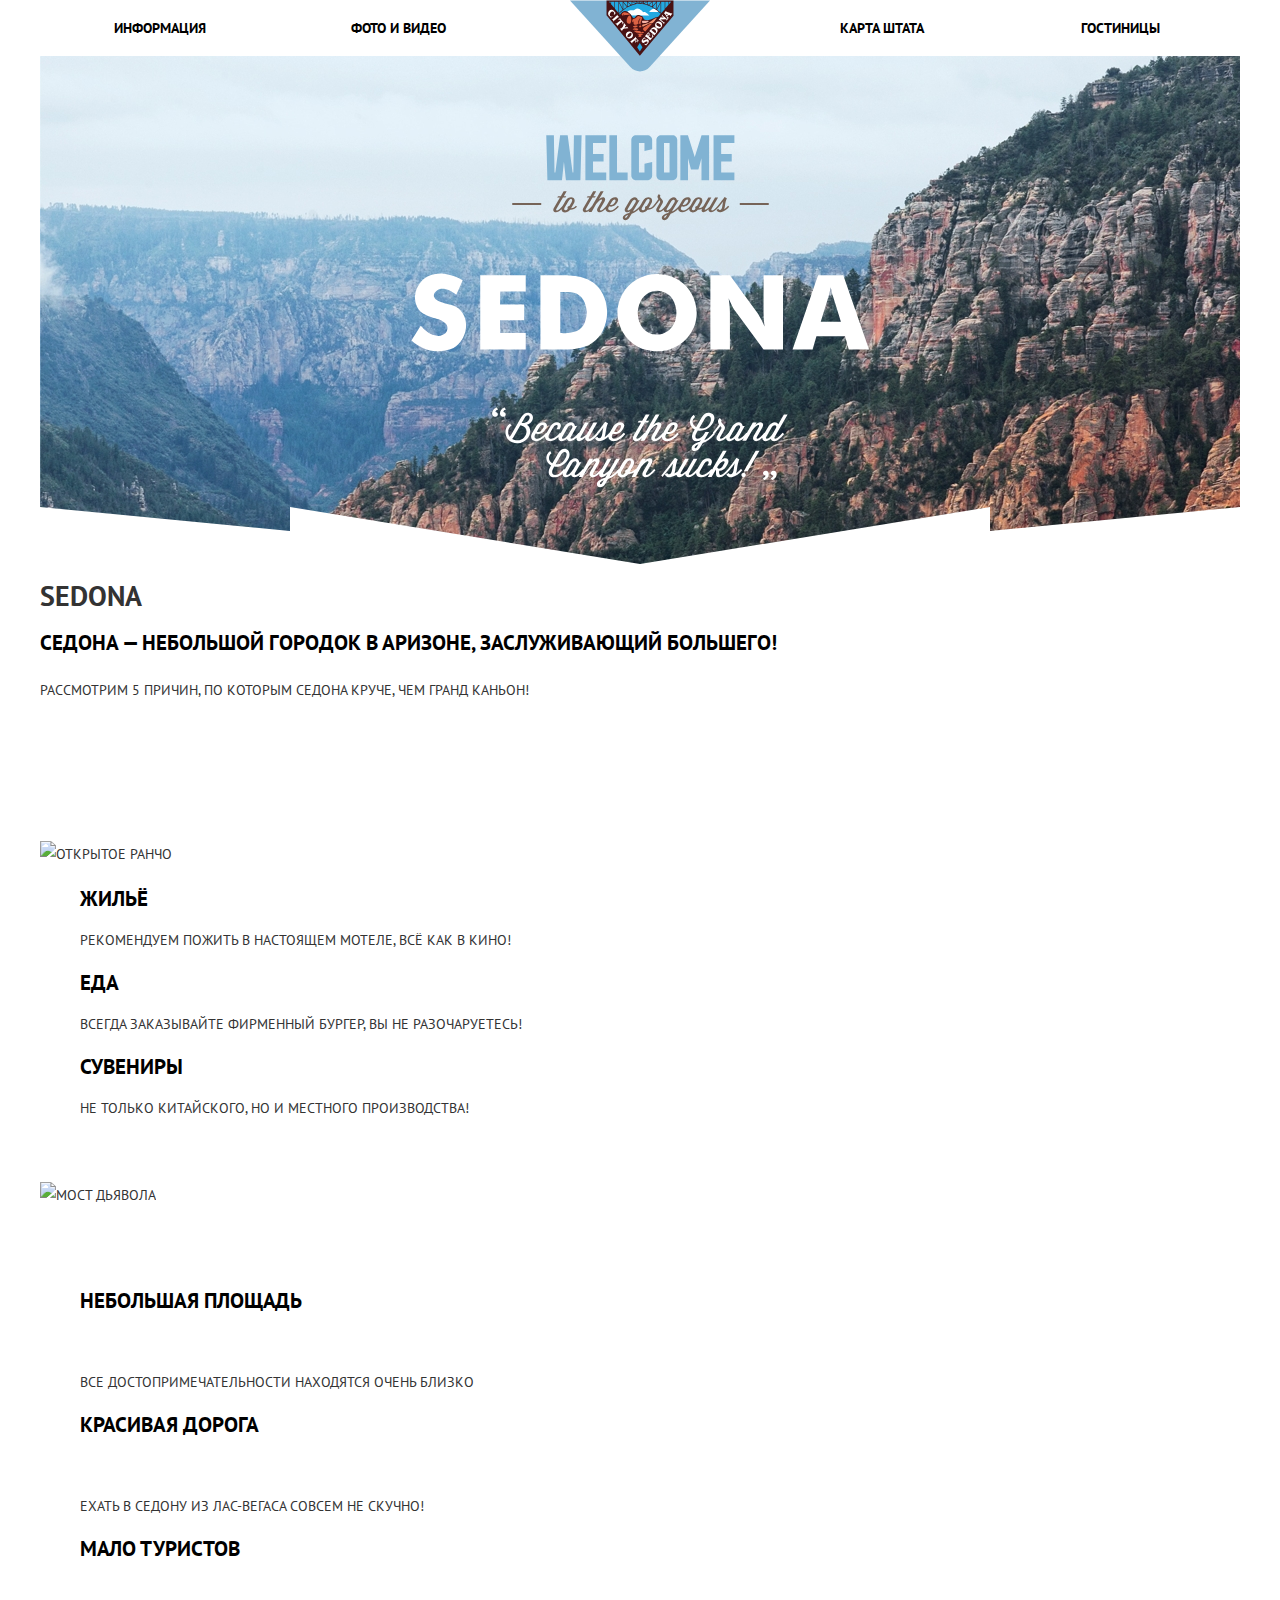
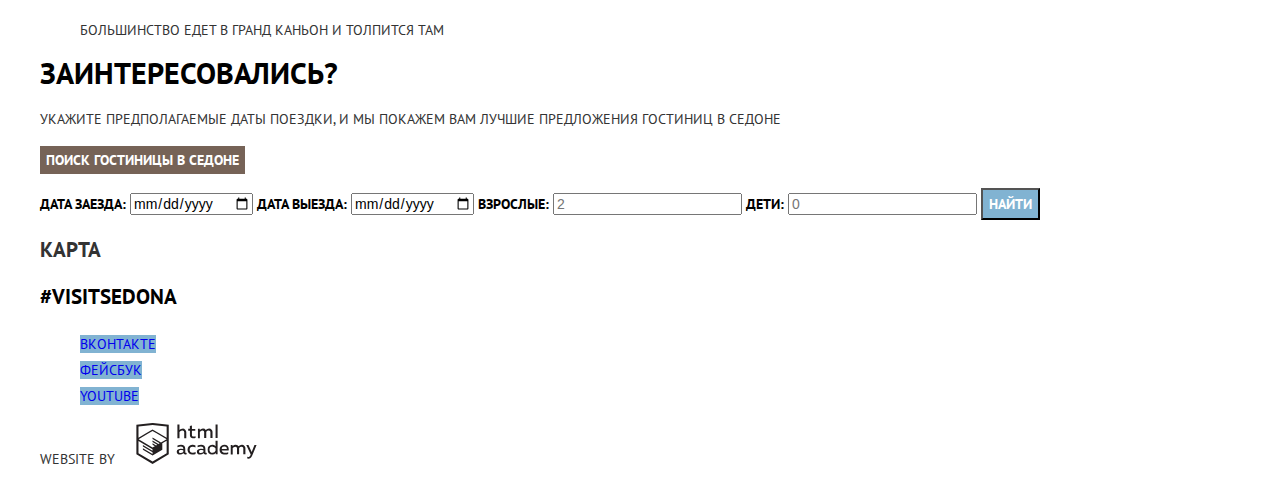
==== index.html @ 840afea7 "фоны" ====
<!DOCTYPE html>
<html lang="ru">
  <head>
    <meta charset="utf-8">
    <title>HTML Academy: Седона</title>
    <link href="https://fonts.googleapis.com/css?family=PT+Sans:400,700&amp;subset=cyrillic" rel="stylesheet">
    <link rel="stylesheet" href="css/normalize.css">
    <link rel="stylesheet" href="css/style.css">
  </head>
  <body>
    <div class="page-wrapper">
      <header class="background-sedona">
        <p class="logo">
          <a>
            <img src="img/logo-sedona.svg" width="140" height="72" alt="Логотип городка Седона">
          </a>
        </p>
        <nav class="main-menu">
          <ul class="site-menu">
            <li><a href="info.html" class="menu-link">Информация</a></li>
            <li><a href="photogallery.html" class="menu-link">Фото и видео</a></li>
            <li><a href="map.html" class="menu-link">Карта штата</a></li>
            <li><a href="hotels.html" class="menu-link">Гостиницы</a></li>
          </ul>
        </nav>
        <h2 class="header-title">Sedona-city</h2>
      </header>
      <main>
        <h1 class="visually-hidden">Sedona</h1>
        <section class="sedona">
          <h3 class="sedona-city">
            Седона — небольшой городок в Аризоне, заслуживающий большего!
          </h3>
          <p class="sedona-text">Рассмотрим 5 причин, по которым Седона круче, чем гранд каньон!</p>
        </section>
        <section сlass="real">
          <h3 class="real-city">Настоящий городок</h3>
          <span class="reason">— №1 —</span>
          <p class="genuine">Седона — не аттракцион для туристов, там течёт своя жизнь</p>
          <div class="img-1">
            <img src="img-1.jpg" width="800" height="401" alt="Открытое ранчо">
          </div>
        </section>
        <section class="advantage">
          <ul class="advantage-list">
            <li class="advantage-item">
              <h3 class="advantage-title">Жильё</h3>
              <p class="advantage-text">Рекомендуем пожить в настоящем мотеле, всё как в кино!</p>
            </li>
            <li class="advantage-item">
              <h3 class="advantage-title">Еда</h3>
              <p class="advantage-text">Всегда заказывайте фирменный бургер, вы не разочаруетесь!</p>
            </li>
            <li class="advantage-item">
              <h3 class="advantage-title">Сувениры</h3>
              <p class="advantage-text">Не только китайского, но и местного производства!</p>
            </li>
          </ul>
        </section>
        <section class="bridge">
          <h3 class="bridge-devil">Там есть Мост дьявола</h3>
          <div class="img-2">
            <img src="img-2.jpg" width="800" height="400" alt="Мост Дьявола">
          </div>
          <span class="reason">— №2 —</span>
          <p class="genuine">Да, по нему можно пройти! Если конечно вы осмелитесь</p>
        </section>
        <section class="landmark">
          <ul class="reason-list">
            <li class="reason-item">
              <h3 class="benefit">Небольшая площадь<h3>
              <span class="reason">— №3 —</span>
              <p class="benefit-for-you">Все достопримечательности находятся очень близко</p>
            </li>
            <li class="reason-item">
              <h3 class="benefit">Красивая дорога</h3>
              <span class="reason">— №4 —</span>
              <p class="benefit-for-you">Ехать в Седону из Лас-Вегаса совсем не скучно!</p>
            </li>
            <li class="reason-item">
              <h3 class="benefit">Мало туристов</h3>
              <span class="reason">— №5 —</span>
              <p class="benefit-for-you">Большинство едет в гранд каньон и толпится там</p>
            </li>
          </ul>
        </section>
        <section class="info-sedona">
          <b class="info">Заинтересовались?</b>
          <p class="text-info">
            <span class="search-info">Укажите предполагаемые даты поездки, и мы покажем вам лучшие предложения гостиниц в Седоне</span>
          </p>
          <p class="search">
            <button class="search-button">Поиск гостиницы в Седоне</button>
          </p>
          <div>
            <form class="info-sedona-form" action="https://echo.htmlacademy.ru" method="post">
              <label>
                Дата заезда:
                <input type="date" name="date-of-arrival" value="" placeholder="24 АПРЕЛЯ 2017">
              </label>
              <label>
                Дата выезда:
                <input type="date" name="date-of-departure" value="" placeholder="4 ИЮЛЯ 2017">
              </label>
              <label>
                Взрослые:
                <input type="number" name="adults" value="" placeholder="2">
              </label>
              <label>
                Дети:
                <input type="number" name="children" value="" placeholder="0">
              </label>
              <button type="submit" class="form-button">Найти</button>
            </form>
          <div>
        </section>
        <section class="map">
          <h2 class="visually-hidden">Карта</h2>
        </section>
      </main>
      <footer class="main-footer">
        <p class="footer-hashtag">#VISITSEDONA</p>
        <div class="footer-social">
          <ul class="social-list">
            <li><a class="social-button" href="#">Вконтакте</a></li>
            <li><a class="social-button" href="#">Фейсбук</a></li>
            <li><a class="social-button" href="#">YouTube</a></li>
          </ul>
        </div>
        <div class="htmlacademy">
          <p class="footer-copyright">
            <span>Website by</span>
            <a href="https://htmlacademy.ru/intensive/htmlcss">
              <img src="img/logo-htmlacademy.svg" width="155" height="41" alt="HTML Academy">
            </a>
          </p>
        </div>
      </footer>
    </div>
  </body>
</html>
---- css/style.css ----
body {
  margin: 0;

  font-family: "PT Sans", Arial, sans-serif;
  font-size: 14px;
  line-height: 26px;
  font-weight: 400;
  color: #333333;
  text-transform: uppercase;

  background-color: #ffffff;
  background-position: top center;
  background-repeat: no-repeat;
  position: relative;
}

.logo {
  position: absolute;
  left: 530px;
  margin: 0;
}

.page-wrapper {
  width: 1200px;
  margin: 0 auto;
}

.header {
  position: relative;
}

.background-sedona {
  background-image: url("../img/intro-mask.svg"), url("../img/bg_ph sedona.jpg");
  background-repeat: no-repeat;
  padding-bottom: 76px;
  position: relative;
  background-position: center 507px, top;
  background-size: 1200px;
}

a {
  text-decoration: none;
}

.header-title {
  font-size: 0;
  line-height: 0;
  width: 459px;
  height: 353px;
  background-image: url("../img/intro-welcome.svg");
  margin: 0 auto;
}

.main-menu {
  font-size: 14px;
  line-height: 26px;
  color: #000000;
  margin-bottom: 79px;

  background-color: #ffffff;
}

.site-menu {
  display: flex;
  list-style: none;
  margin: 0;
  padding: 0;
}

.menu-link {
  display: block;
  width: 239px;
  padding: 15px 10px;
  box-sizing: border-box;
  text-align: center;
}

.site-menu li:nth-child(3) {
  margin-left: 244px;
}

.site-menu a {
  color: #000000;
  font-weight: 700;
}

.site-menu a:hover,
.site-menu a:focus {
  color: #81b3d2;
}

.site-menu a:active {
  color: #000000;
  opacity: 0.3;
}

a.active-link {
  color: #766357;

  pointer-events: none;
}



.sedona-city {
  color: #000000;
  font-size: 21px;
  font-weight: 700;
  line-height: 26px;
}

.sedona-text {
  color: #333333;
  font-size: 14px;
  font-weight: 400;
  line-height: 26px;
}

.real {
  background-color: #81b3d2;
}

.real-city {
  color: #ffffff;
  font-size: 21px;
  font-weight: 700;
  line-height: 21px;
}

.reason {
  color: #ffffff;
  font-size: 14px;
  font-weight: 400;
  line-height: 21px;
}

.genuine {
  color: #ffffff;
  font-size: 14px;
  font-weight: 400;
  line-height: 21px;
}

.advantage-list {
  list-style: none;
}

.advantage-title {
  color: #000000;
  font-size: 21px;
  font-weight: 700;
  line-height: 21px;
}

.advantage-text {
  color: #333333;
  font-size: 14px;
  font-weight: 400;
  line-height: 21px;
}
.reason-list {
  list-style: none;
}

.bridge-devil {
  color: #ffffff;
  font-size: 21px;
  font-weight: 700;
  line-height: 21px;
}

.benefit {
  color: #000000;
  font-size: 21px;
  font-weight: 700;
  line-height: 21px;
}

.benefit-for-you {
  color: #333333;
  font-size: 14px;
  font-weight: 400;
  line-height: 21px;
}

.info {
  color: #000000;
  font-size: 30px;
  font-weight: 700;
  line-height: 36px;
}

.search-info {
  color: #333333;
  font-size: 14px;
  font-weight: 400;
  line-height: 24px;
}

.search-button {
  font: inherit;
  font-weight: 700;

  text-align: center;
  color: #ffffff;
  text-transform: uppercase;

  background-color: #766357;
  border: none;
}

.search-button:hover,
.search-button:focus {
  background-color: #604e43;
}

.search-button:active {
  opacity: 0.3;
  color: #ffffff;
  background-color: #503e33;
}

.info-sedona-form {
  font-weight: 700;
  color: #000000;
  background-color: #ffffff;
}

.form-button {
  font: inherit;
  text-transform: uppercase;
  background-color: #81b3d2;
  color: #ffffff;
  text-transform: uppercase;
}

.form-button:hover,
.form-button:focus {
  background-color: #669ec0;
}

.form-button:active {
  opacity: 0.3;
  color: #ffffff;
  background-color: #5496bd;
}

.hotel-link {
  color: #000000;
  font-size: 21px;
  font-weight: 700;
  line-height: 26px;
}

.hotel-link:hover,
.hotel-link:focus {
  color: #81b3d2;
}

.hotel-link:active {
  opacity: 0.3;
  color: #000000;
}

.price {
  color: #81b3d2;
  font-size: 12px;
  font-weight: 400;
  line-height: 18px;
}

.price:active {
  color: #81b3d2;
}

.product-type {
  opacity: 0.3;
  color: #000000;
  font-size: 12px;
  font-weight: 400;
  line-height: 18px;
}

.product-type:hover,
.product-type:focus {
  color: #81b3d2;
  opacity: 1;
}

.product-type:active {
  color: #000000;
}

.rated {
  opacity: 0.3;
  color: #000000;
  font-size: 12px;
  line-height: 18px;
  line-height: 18px;
}

.rated:hover,
.rated:focus {
  opacity: 1;
  color: #81b3d2;
}

.rated:active {
  color: #000000;
}

.up {
  background-color: #cacaca;
}

.up:hover,
.up:focus {
  background-color: #231f20;
}

.up:active {
  background-color: #81b3d2;
}

.down {
  background-color: #81b3d2;
}

.summary {
  line-height: 21px;
  color: #333333;
}

.button-news {
  line-height: 21px;
  font-weight: 700;
  color: #ffffff;
  background-color: #81b3d2;
}

.button-news:hover,
.button-news:focus {
  background-color: #669ec0;
}

.button-news:active {
  background-color: #5496bd;
  opacity: 0.3;
  color: #ffffff;
}

.button-reservation {
  font-weight: 700;
  line-height: 21px;
  color: #ffffff;
  background-color: #766357;
}

.button-reservation:hover,
.button-reservation:focus {
  background-color: #604e43;
}

.button-reservation:active {
  opacity: 0.3;
  color: #ffffff;
  background-color: #503e33;
}

.footer-hashtag {
  color: #000000;
  font-size: 21px;
  font-weight: 700;
}

.social-list {
  list-style: none;
}

.social-button {
  background-color: #81b3d2;
}

.social-button:hover,
.social-button:focus {
  background-color: #669ec0;
}

.social-button:active {
  background-color: #5496bd;
  opacity: 0.3;
}
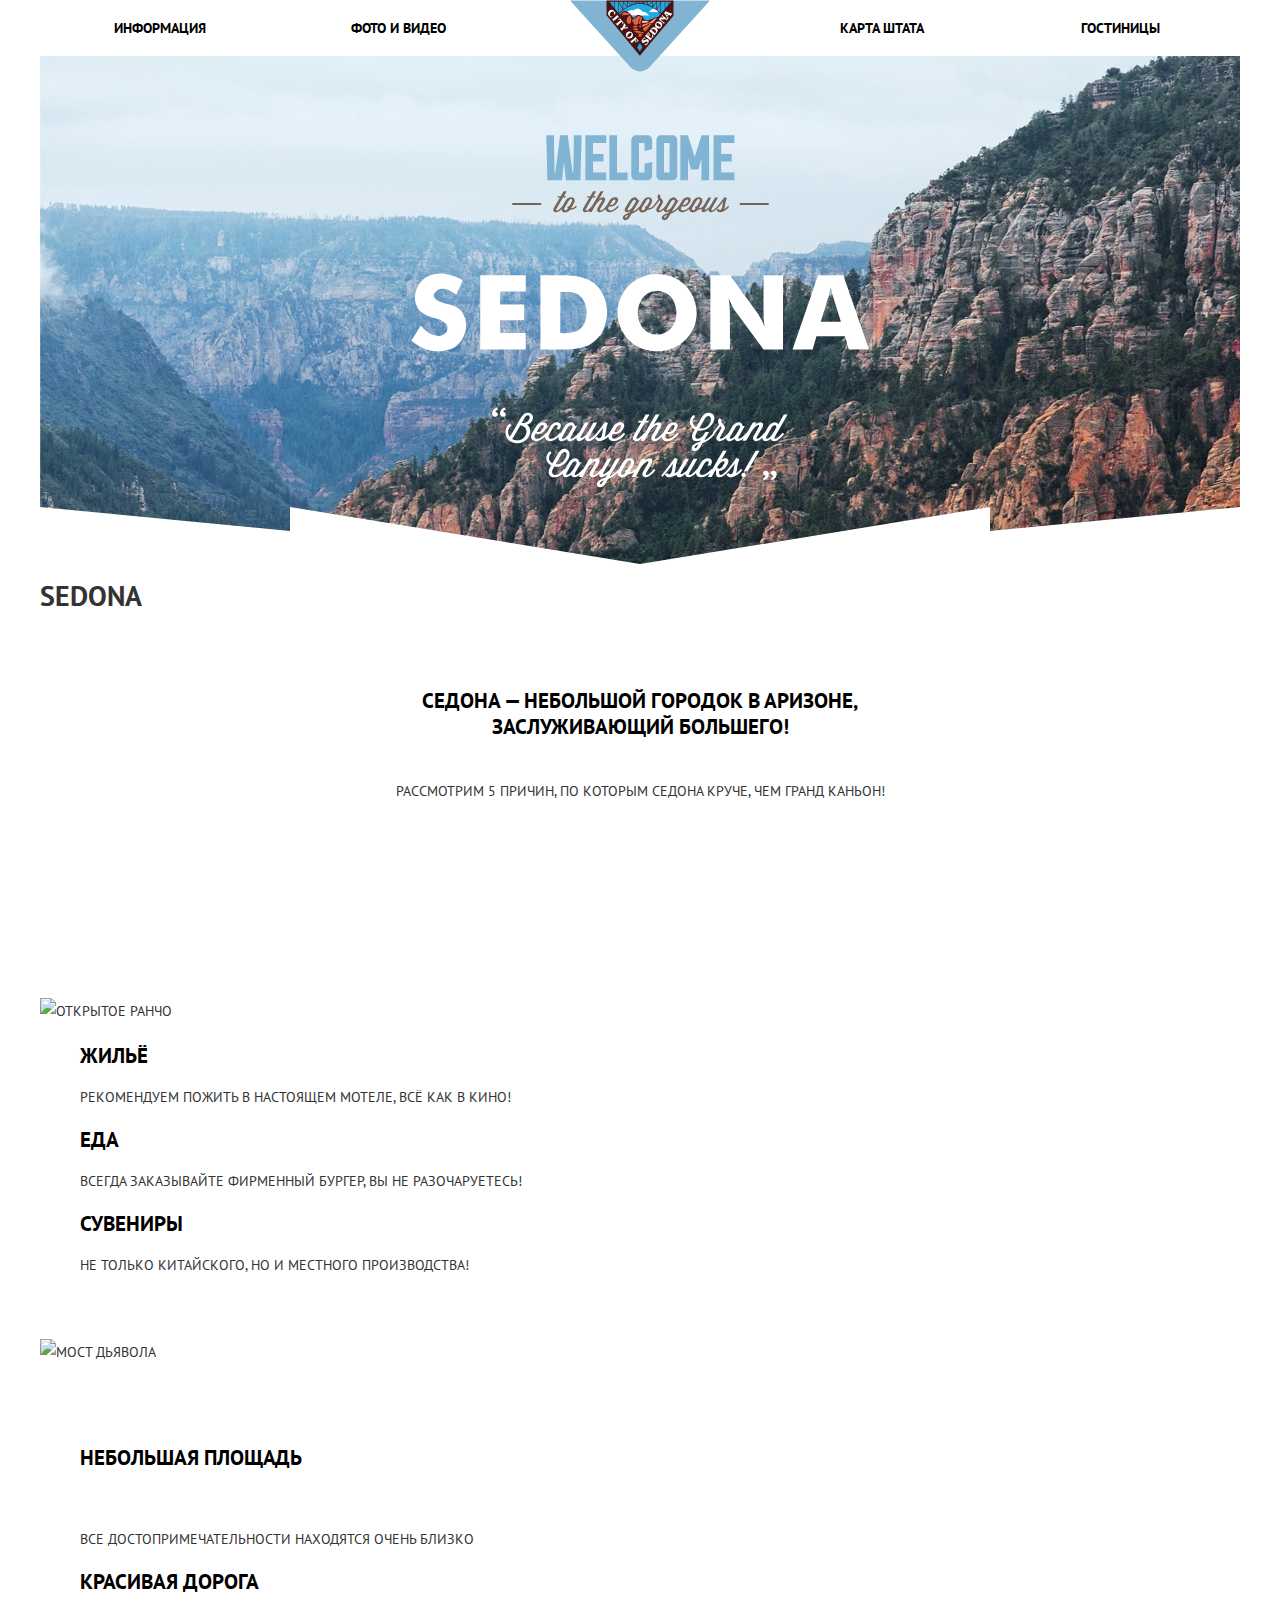
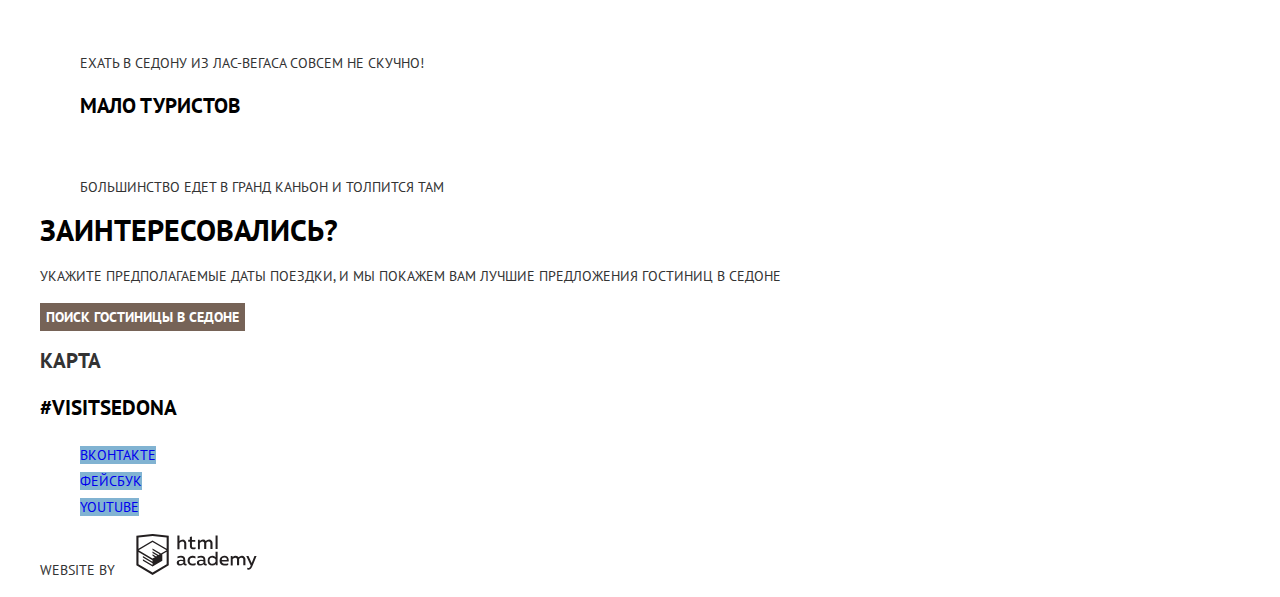
==== commit efd688f0: "скрыла всплывающее окно" ====
--- a/index.html
+++ b/index.html
@@ -92,7 +92,7 @@
           <p class="search">
             <button class="search-button">Поиск гостиницы в Седоне</button>
           </p>
-          <div>
+          <div class="modal">
             <form class="info-sedona-form" action="https://echo.htmlacademy.ru" method="post">
               <label>
                 Дата заезда:
--- a/css/style.css
+++ b/css/style.css
@@ -100,13 +100,18 @@
   pointer-events: none;
 }
 
-
+.sedona {
+  padding: 60px 25px 56px;
+}
 
 .sedona-city {
   color: #000000;
   font-size: 21px;
   font-weight: 700;
   line-height: 26px;
+  width: 440px;
+  text-align: center;
+  margin: 0 auto 38px;
 }
 
 .sedona-text {
@@ -114,6 +119,8 @@
   font-size: 14px;
   font-weight: 400;
   line-height: 26px;
+  text-align: center;
+  margin: 0 auto;
 }
 
 .real {
@@ -195,6 +202,10 @@
   font-size: 14px;
   font-weight: 400;
   line-height: 24px;
+}
+
+.modal {
+  display: none;
 }
 
 .search-button {
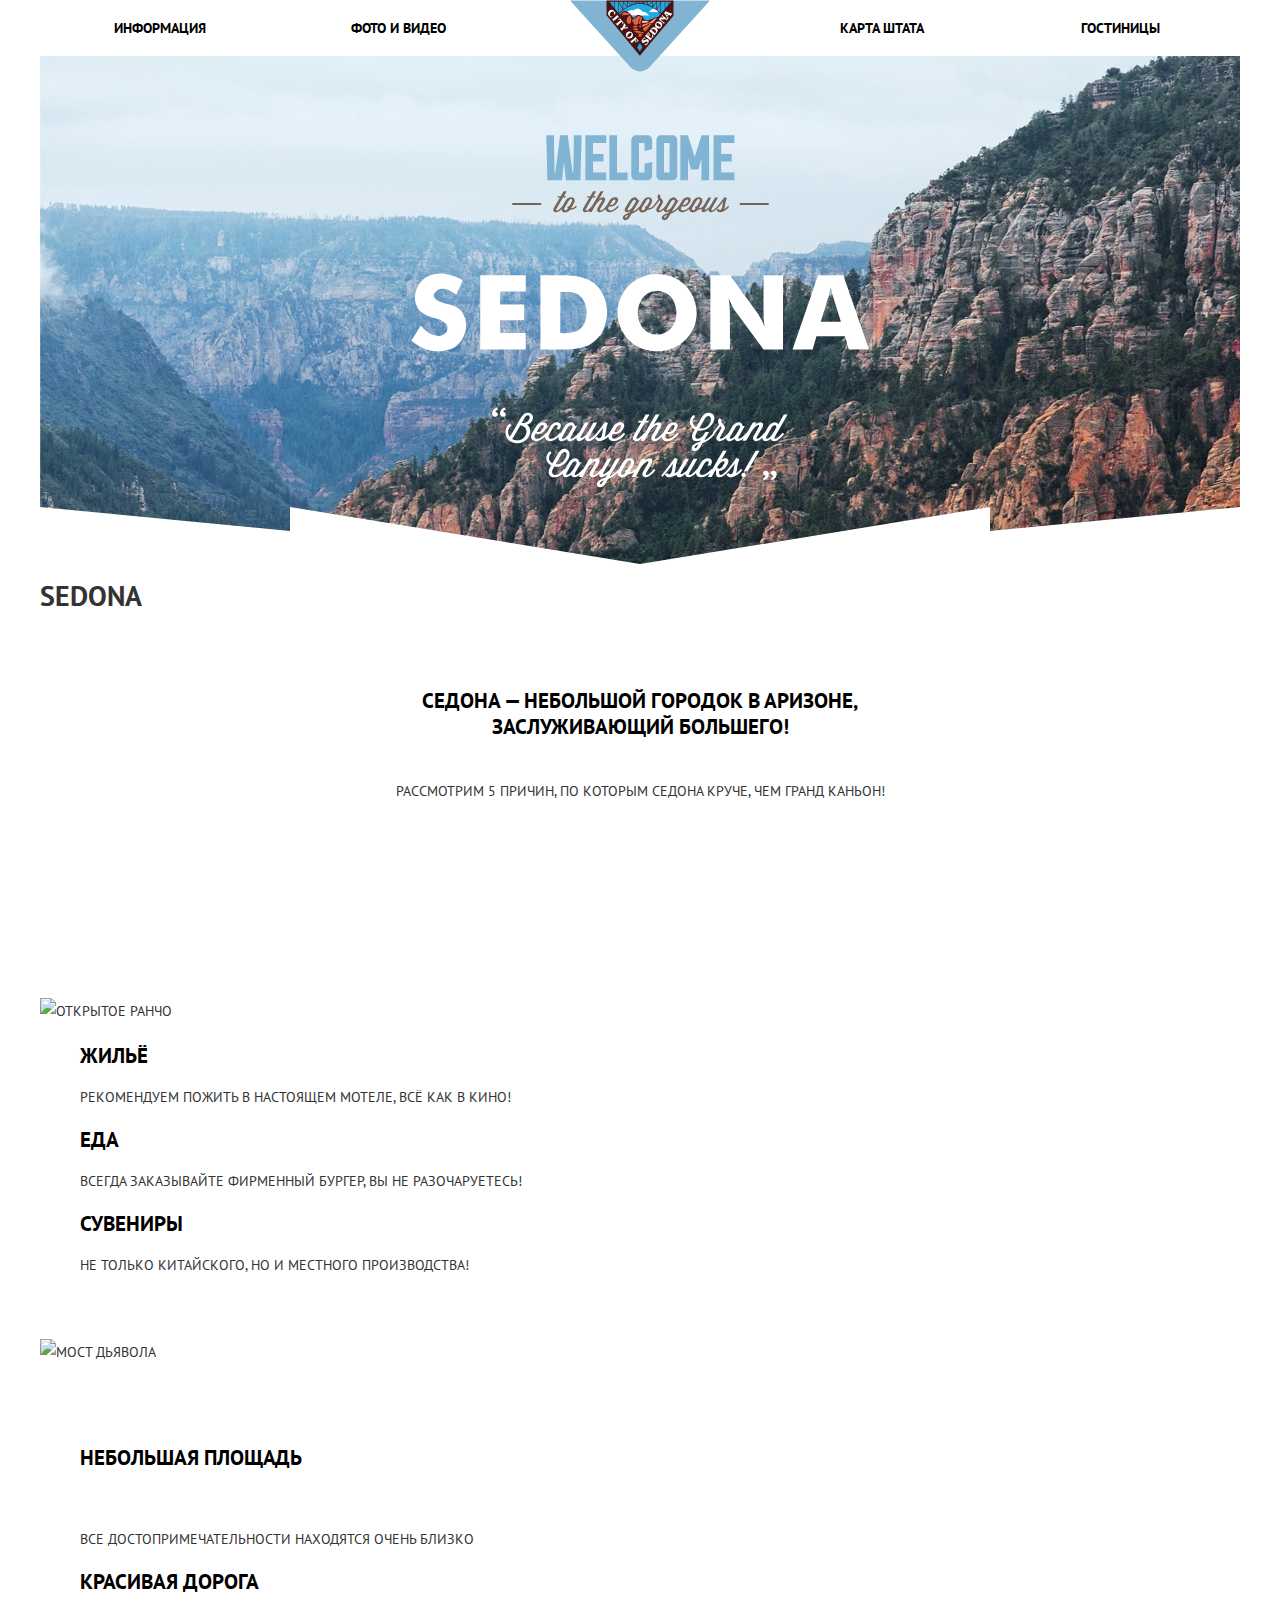
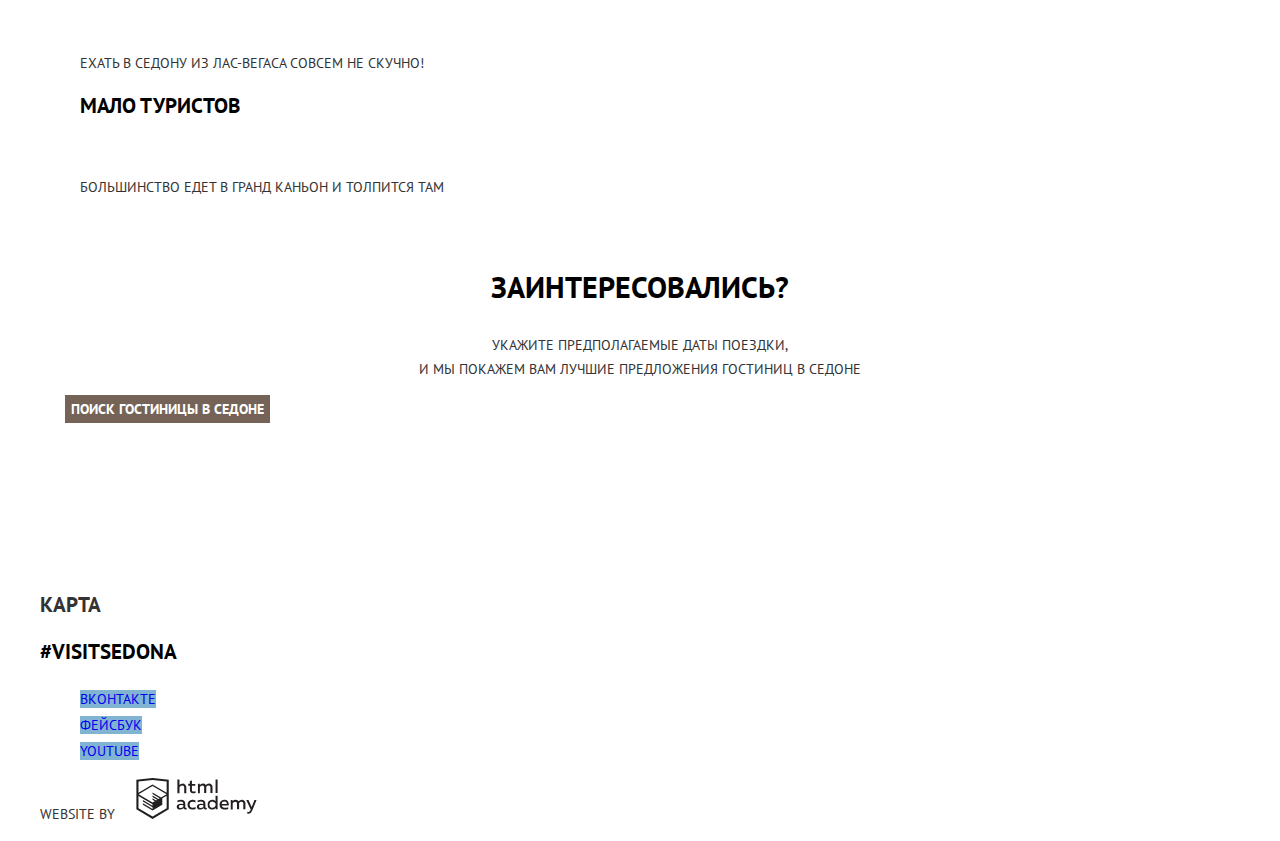
==== commit eaf8f020: "блок "заинтересовались"" ====
--- a/index.html
+++ b/index.html
@@ -86,8 +86,9 @@
         </section>
         <section class="info-sedona">
           <b class="info">Заинтересовались?</b>
-          <p class="text-info">
-            <span class="search-info">Укажите предполагаемые даты поездки, и мы покажем вам лучшие предложения гостиниц в Седоне</span>
+          <p class="search-info">
+            Укажите предполагаемые даты поездки, <br>
+            и мы покажем вам лучшие предложения гостиниц в Седоне
           </p>
           <p class="search">
             <button class="search-button">Поиск гостиницы в Седоне</button>
--- a/css/style.css
+++ b/css/style.css
@@ -190,11 +190,18 @@
   line-height: 21px;
 }
 
+.info-sedona {
+  padding: 57px 25px 138px;
+}
+
 .info {
+  display: block;
   color: #000000;
   font-size: 30px;
   font-weight: 700;
   line-height: 36px;
+  text-align: center;
+  margin: 0 auto 28px;
 }
 
 .search-info {
@@ -202,6 +209,8 @@
   font-size: 14px;
   font-weight: 400;
   line-height: 24px;
+  text-align: center;
+  margin: 0 auto;
 }
 
 .modal {
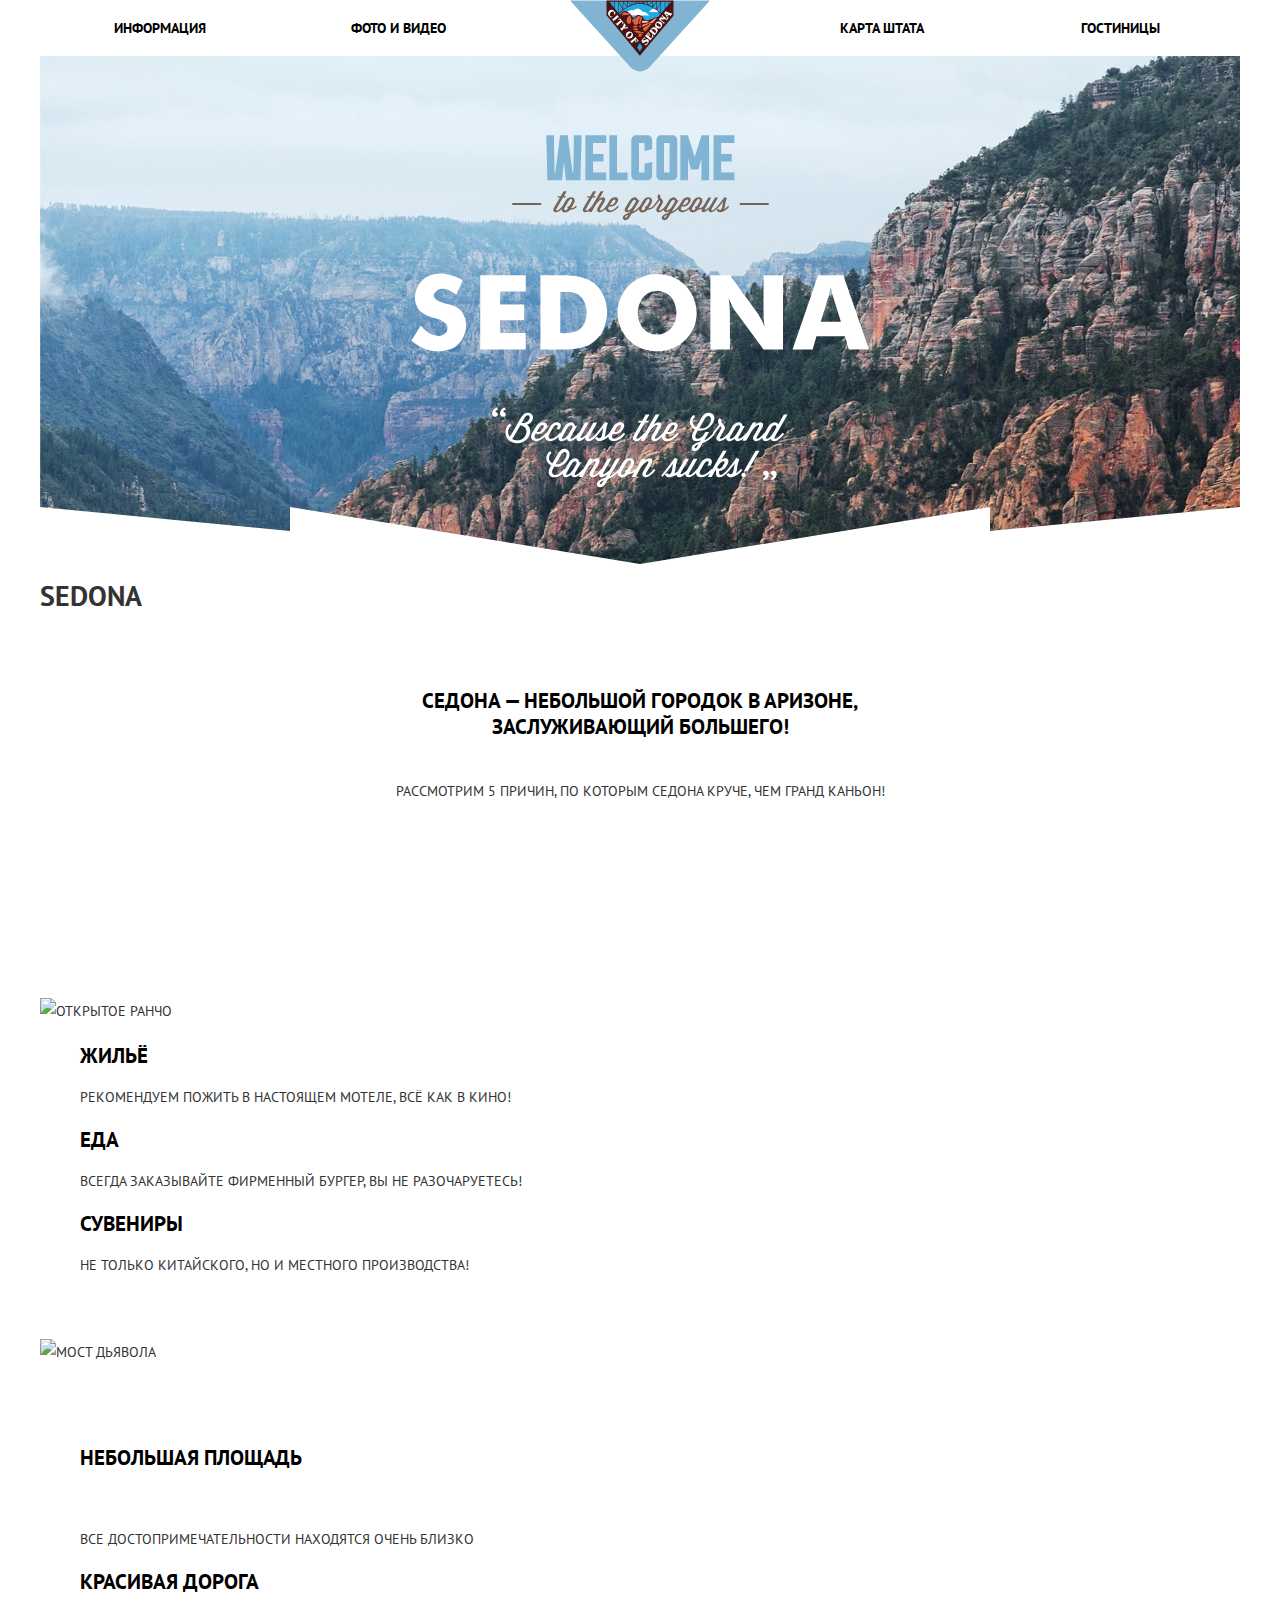
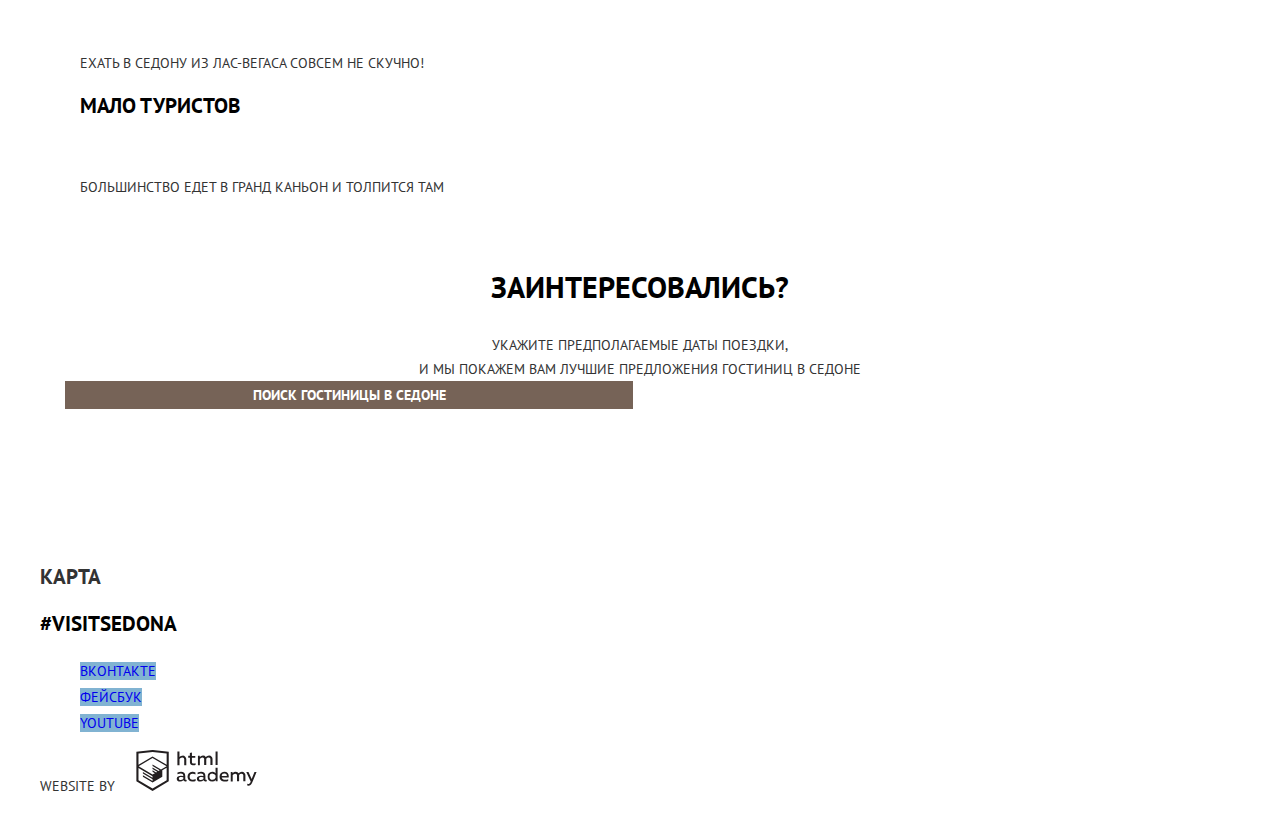
==== commit 3d82f9a8: "кнопка" ====
--- a/index.html
+++ b/index.html
@@ -90,9 +90,7 @@
             Укажите предполагаемые даты поездки, <br>
             и мы покажем вам лучшие предложения гостиниц в Седоне
           </p>
-          <p class="search">
-            <button class="search-button">Поиск гостиницы в Седоне</button>
-          </p>
+          <button class="search-button">Поиск гостиницы в Седоне</button>
           <div class="modal">
             <form class="info-sedona-form" action="https://echo.htmlacademy.ru" method="post">
               <label>
--- a/css/style.css
+++ b/css/style.css
@@ -227,7 +227,12 @@
 
   background-color: #766357;
   border: none;
-}
+
+  width: 568px;
+  margin: 0 auto;
+}
+/* кнопка не отвечает на маргин и не становится по центру почему-то*/
+
 
 .search-button:hover,
 .search-button:focus {
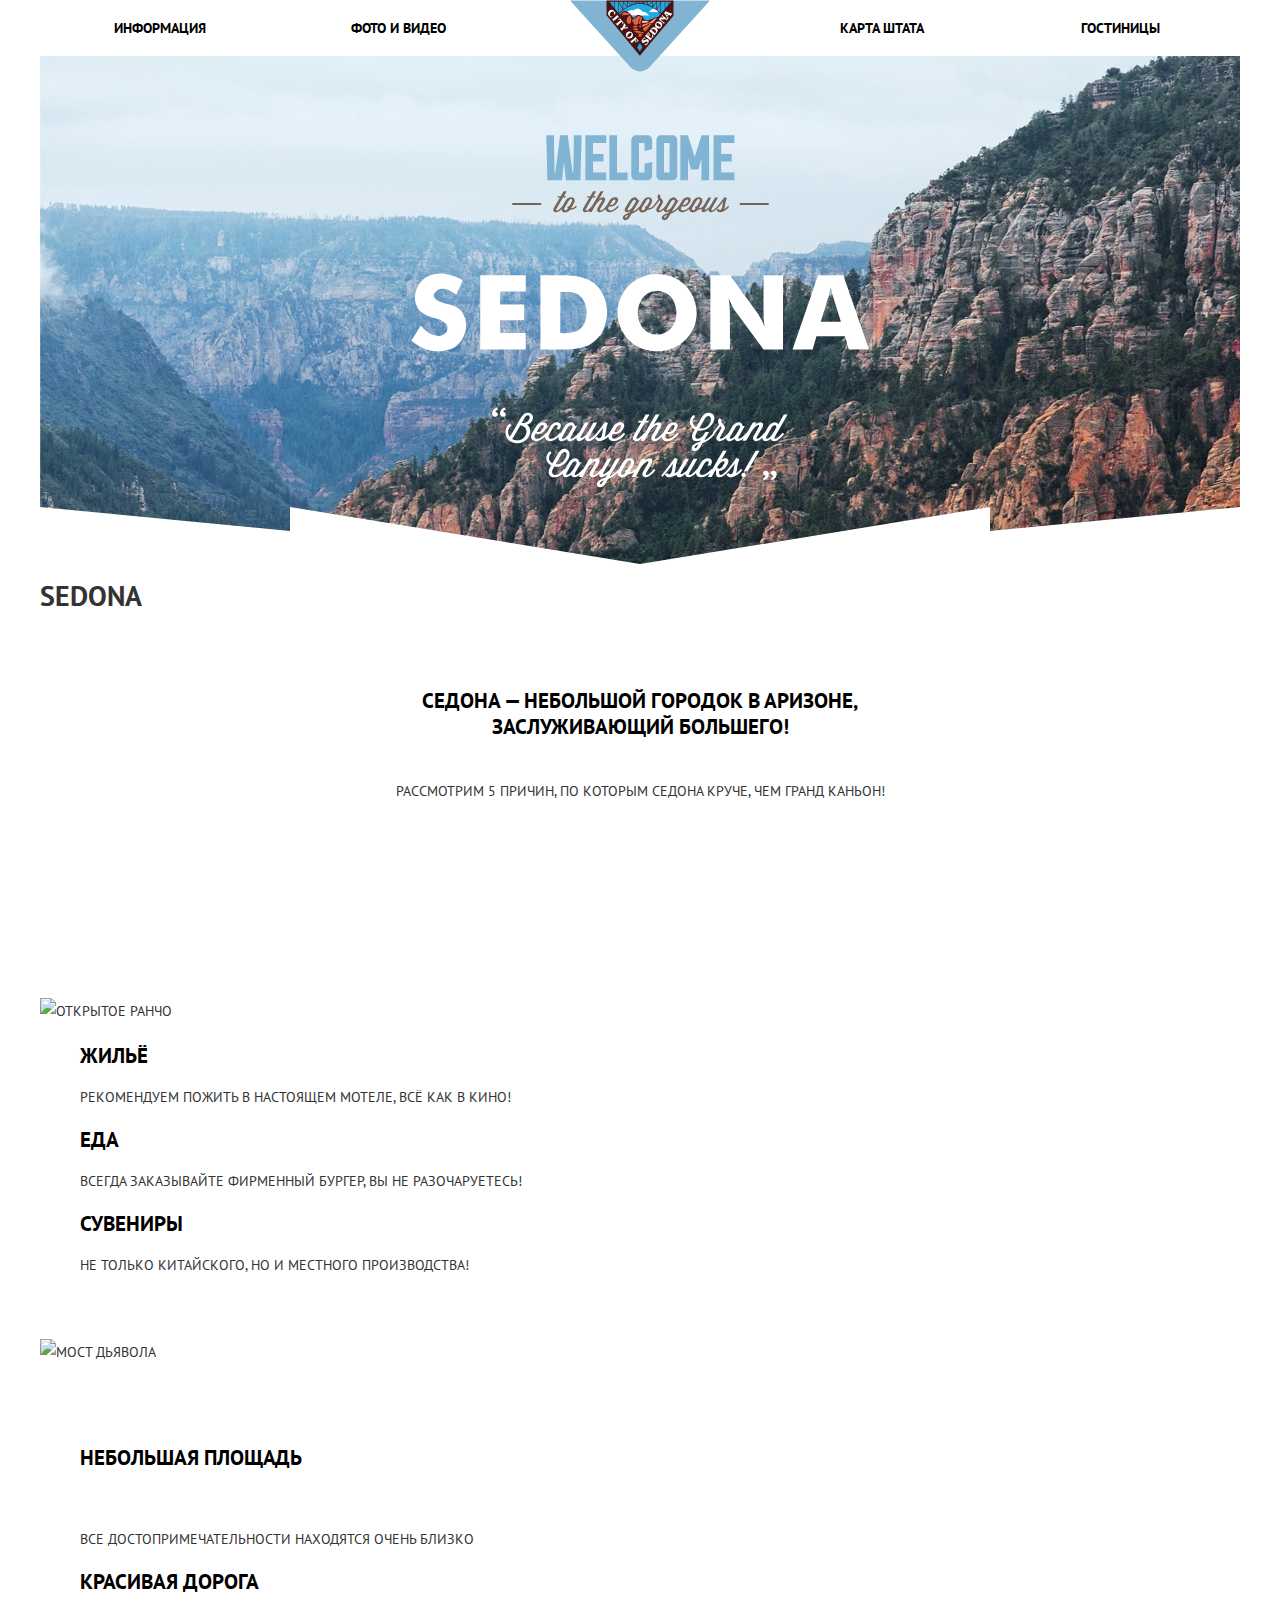
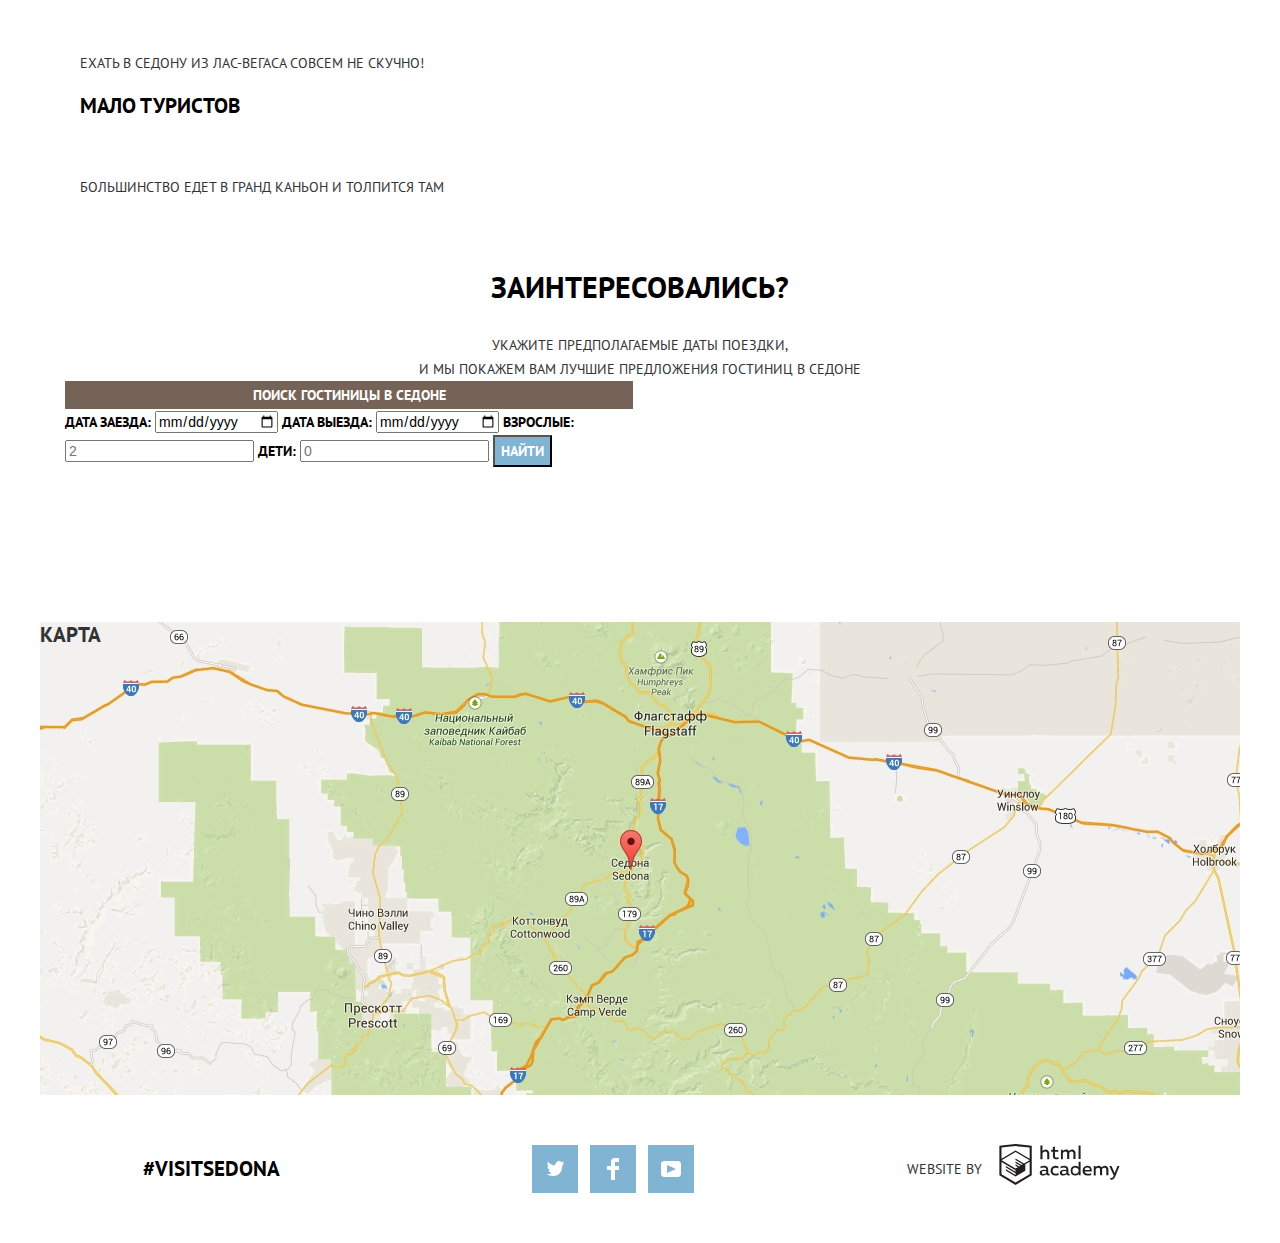
==== commit a68988a5: "футер" ====
--- a/index.html
+++ b/index.html
@@ -121,18 +121,16 @@
         <p class="footer-hashtag">#VISITSEDONA</p>
         <div class="footer-social">
           <ul class="social-list">
-            <li><a class="social-button" href="#">Вконтакте</a></li>
-            <li><a class="social-button" href="#">Фейсбук</a></li>
-            <li><a class="social-button" href="#">YouTube</a></li>
+            <li><a class="social-button tw" href="#">Твиттер</a></li>
+            <li><a class="social-button fb" href="#">Фейсбук</a></li>
+            <li><a class="social-button yt" href="#">YouTube</a></li>
           </ul>
         </div>
         <div class="htmlacademy">
-          <p class="footer-copyright">
-            <span>Website by</span>
-            <a href="https://htmlacademy.ru/intensive/htmlcss">
-              <img src="img/logo-htmlacademy.svg" width="155" height="41" alt="HTML Academy">
-            </a>
-          </p>
+          <p>Website by</p>
+          <a href="https://htmlacademy.ru/intensive/htmlcss">
+            <img src="img/logo-htmlacademy.svg" width="155" height="41" alt="HTML Academy">
+          </a>
         </div>
       </footer>
     </div>
--- a/css/style.css
+++ b/css/style.css
@@ -214,7 +214,8 @@
 }
 
 .modal {
-  display: none;
+  display: flex;
+  width: 568px;
 }
 
 .search-button {
@@ -246,6 +247,7 @@
 }
 
 .info-sedona-form {
+  flex-direction: column;
   font-weight: 700;
   color: #000000;
   background-color: #ffffff;
@@ -270,6 +272,12 @@
   background-color: #5496bd;
 }
 
+.map {
+  background-image: url("../img/map.jpg");
+  height: 473px;
+  width: 100%;
+}
+
 .hotel-link {
   color: #000000;
   font-size: 21px;
@@ -392,18 +400,48 @@
   background-color: #503e33;
 }
 
+.main-footer {
+  display: flex;
+  justify-content: space-around;
+  align-items: center;
+}
+
 .footer-hashtag {
+
   color: #000000;
   font-size: 21px;
   font-weight: 700;
 }
 
 .social-list {
+  display: flex;
   list-style: none;
 }
 
+.tw {
+  background-image: url("../img/twitter.svg");
+  background-repeat: no-repeat;
+}
+
+.fb {
+  background-image: url("../img/fb-icon.svg");
+  background-repeat: no-repeat;
+}
+
+.yt {
+    background-image: url("../img/youtube.svg");
+    background-repeat: no-repeat;
+}
+
 .social-button {
-  background-color: #81b3d2;
+  display: block;
+  background-color: #81b3d2;
+  background-position: center;
+  font-size: 0;
+  line-height: 0;
+  width: 46px;
+  height: 48px;
+  margin: 36px 6px;
 }
 
 .social-button:hover,
@@ -415,3 +453,8 @@
   background-color: #5496bd;
   opacity: 0.3;
 }
+
+.htmlacademy {
+  display: flex;
+  align-items: center;
+}
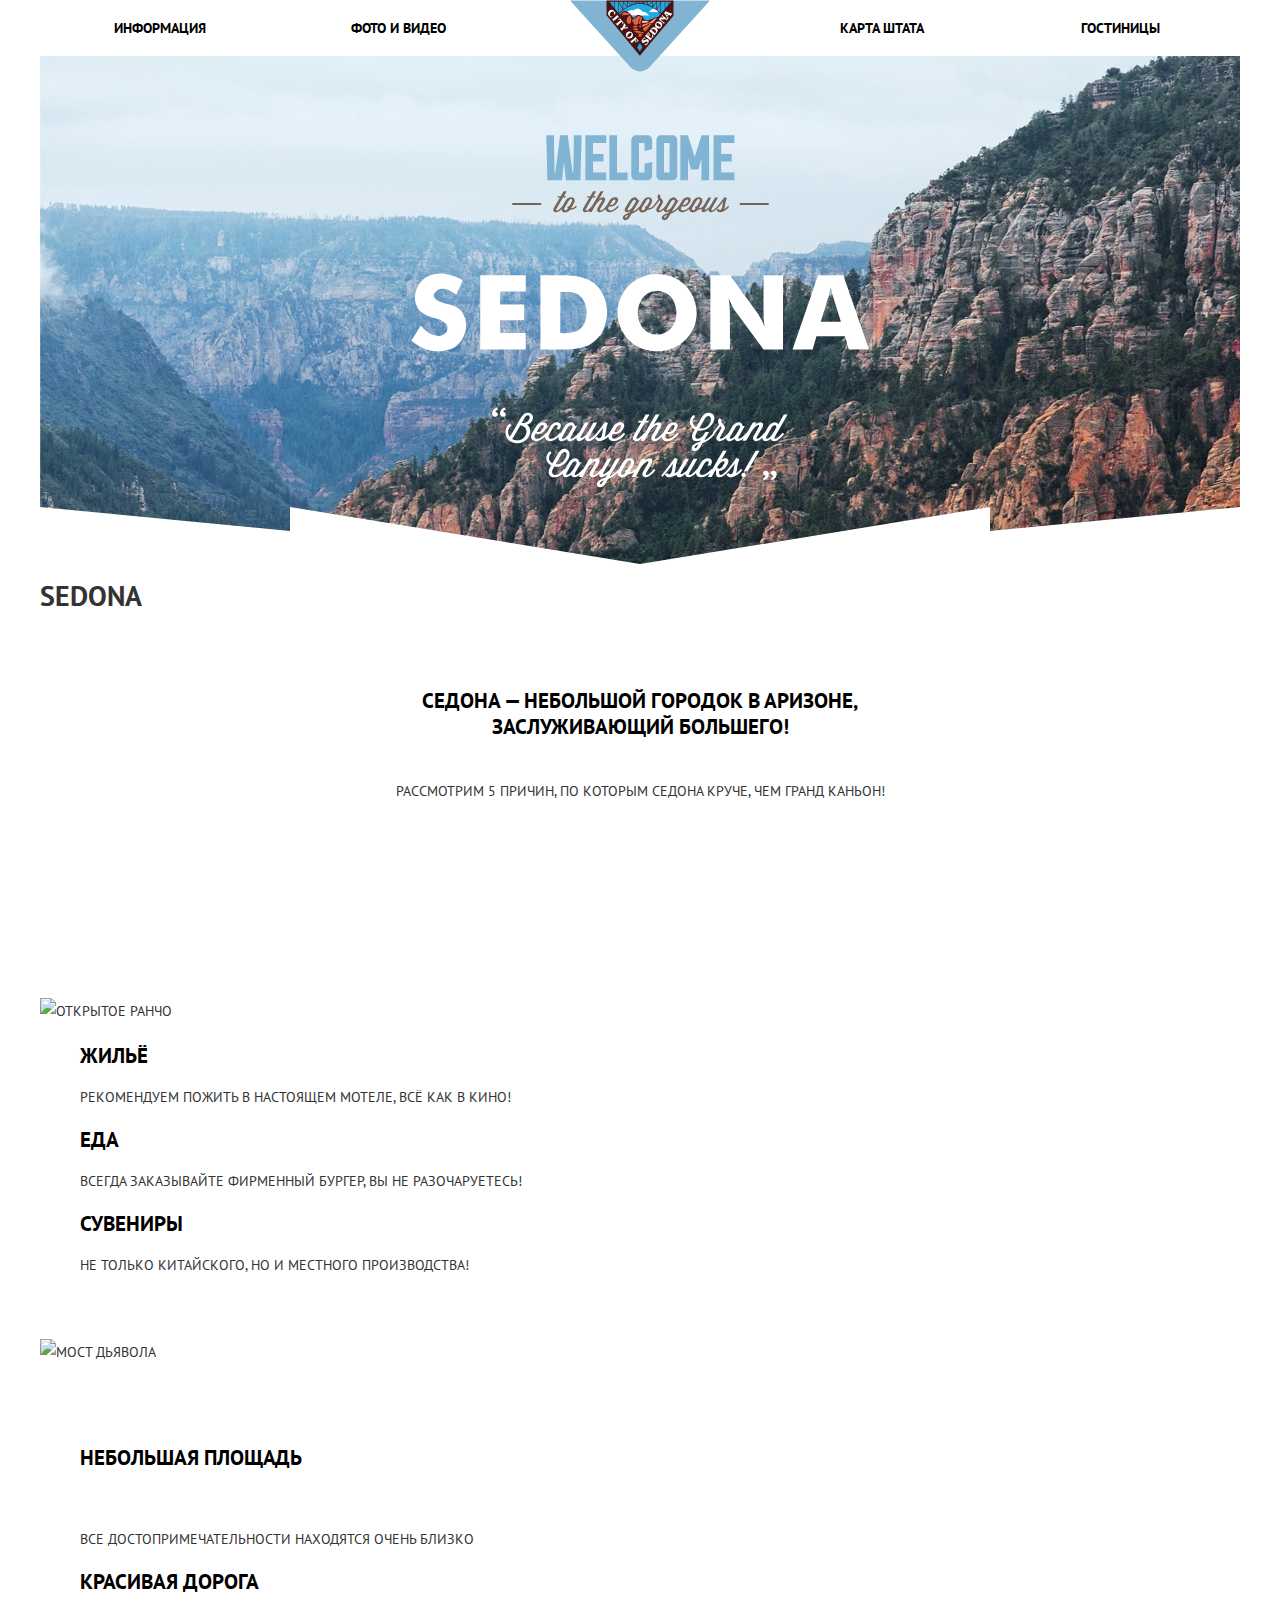
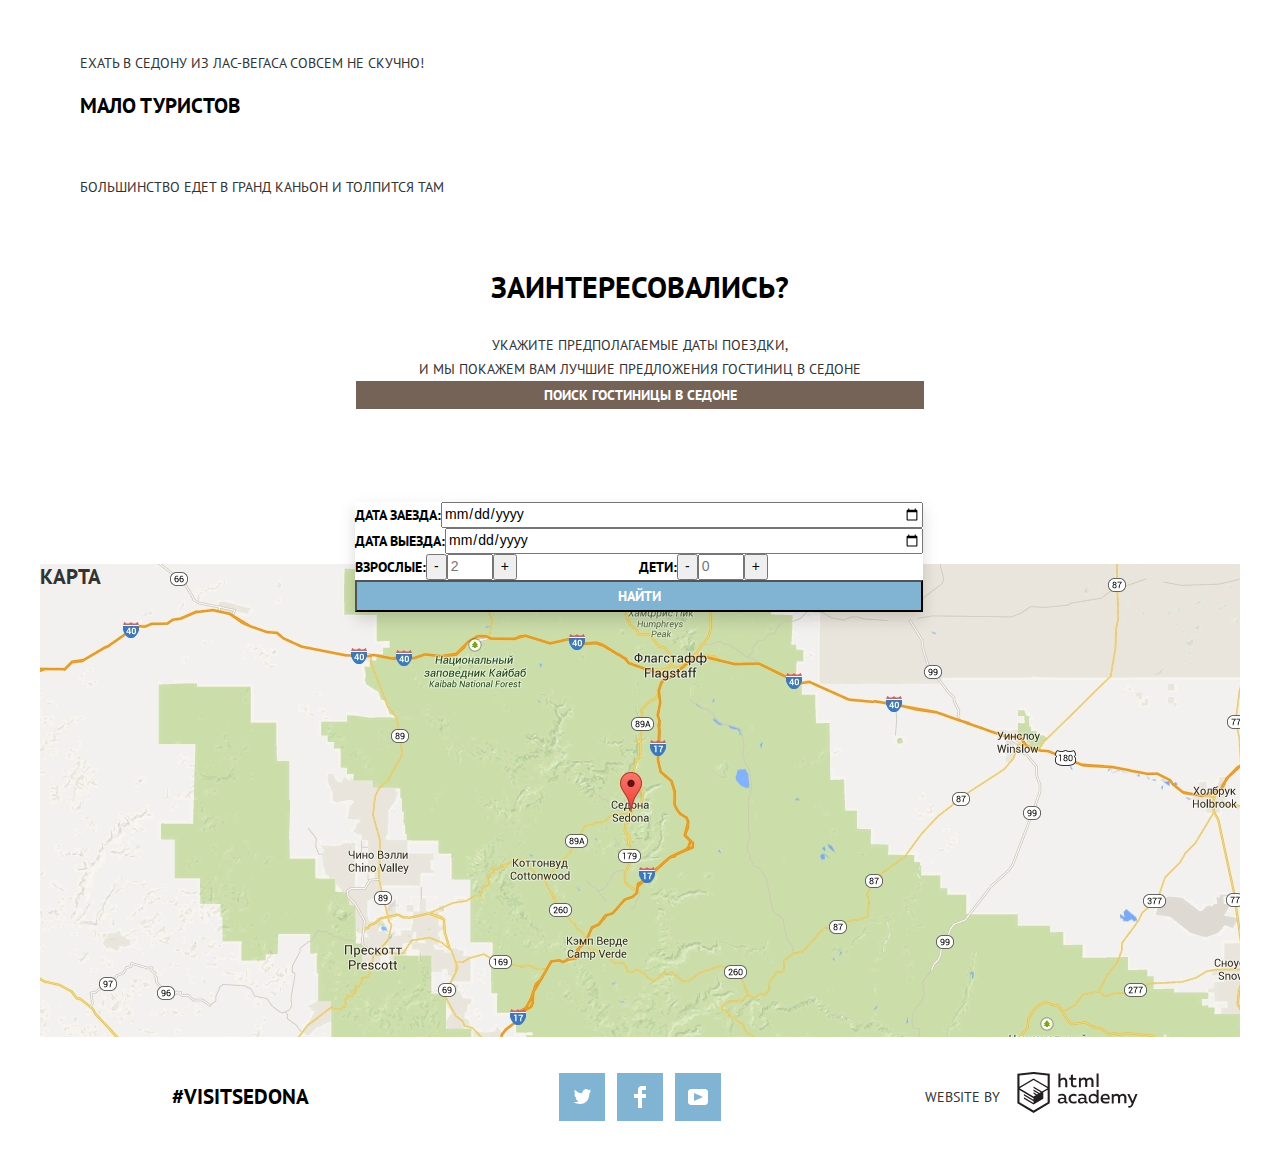
==== commit 6ae3b666: "доработки" ====
--- a/index.html
+++ b/index.html
@@ -93,22 +93,30 @@
           <button class="search-button">Поиск гостиницы в Седоне</button>
           <div class="modal">
             <form class="info-sedona-form" action="https://echo.htmlacademy.ru" method="post">
-              <label>
-                Дата заезда:
-                <input type="date" name="date-of-arrival" value="" placeholder="24 АПРЕЛЯ 2017">
+              <label class="label-wrapper">
+                <span class="text-wrapper">Дата заезда:</span>
+                <input type="date" class="input-wrapper" name="date-of-arrival" value="" placeholder="24 АПРЕЛЯ 2017">
               </label>
-              <label>
-                Дата выезда:
-                <input type="date" name="date-of-departure" value="" placeholder="4 ИЮЛЯ 2017">
+              <label class="label-wrapper">
+                <span class="text-wrapper">Дата выезда:</span>
+                <input type="date" class="input-wrapper" name="date-of-departure" value="" placeholder="4 ИЮЛЯ 2017">
               </label>
-              <label>
-                Взрослые:
-                <input type="number" name="adults" value="" placeholder="2">
-              </label>
-              <label>
-                Дети:
-                <input type="number" name="children" value="" placeholder="0">
-              </label>
+              <div class="div-wrapper">
+                <label class="label-category">
+                  <span class="text-wrapper">Взрослые:</span>
+                </label>
+                <button type="button" class="button-min">-</button>
+                  <input type="text" class="input-category" name="adults" value="" placeholder="2">
+                <button type="button" class="button-max">+</button>
+              </div>
+              <div class="div-wrapper">
+                <label class="label-category">
+                  <span class="text-wrapper">Дети:</span>
+                </label>
+                <button type="button" class="button-min">-</button>
+                  <input type="text" class="input-category" name="children" value="" placeholder="0">
+                <button type="button" class="button-max">+</button>
+              </div>
               <button type="submit" class="form-button">Найти</button>
             </form>
           <div>
--- a/css/style.css
+++ b/css/style.css
@@ -191,6 +191,8 @@
 }
 
 .info-sedona {
+  position: relative;
+
   padding: 57px 25px 138px;
 }
 
@@ -213,14 +215,11 @@
   margin: 0 auto;
 }
 
-.modal {
-  display: flex;
-  width: 568px;
-}
-
 .search-button {
+  display: block;
   font: inherit;
   font-weight: 700;
+
 
   text-align: center;
   color: #ffffff;
@@ -232,8 +231,6 @@
   width: 568px;
   margin: 0 auto;
 }
-/* кнопка не отвечает на маргин и не становится по центру почему-то*/
-
 
 .search-button:hover,
 .search-button:focus {
@@ -246,11 +243,49 @@
   background-color: #503e33;
 }
 
+.modal {
+  position: absolute;
+  top: 290px;
+  left: 315px;
+
+  display: flex;
+  justify-content: center;
+  width: 568px;
+}
+
 .info-sedona-form {
-  flex-direction: column;
+  display: flex;
+  flex-wrap: wrap;
   font-weight: 700;
   color: #000000;
   background-color: #ffffff;
+  box-shadow: 0 7px 15px rgba(0, 1, 1, 0.15);
+  width: 100%;
+}
+
+.label-wrapper {
+  display: flex;
+  width: 100%;
+}
+
+.text-wrapper {
+  display: block;
+}
+
+.input-wrapper {
+  flex-grow: 1;
+}
+
+.div-wrapper {
+  display: flex;
+  width: 50%;
+}
+
+.label-category {
+}
+
+.input-category {
+  width: 38px;
 }
 
 .form-button {
@@ -259,6 +294,7 @@
   background-color: #81b3d2;
   color: #ffffff;
   text-transform: uppercase;
+  width: 100%;
 }
 
 .form-button:hover,
@@ -278,11 +314,26 @@
   width: 100%;
 }
 
+.choice-hotel {
+  display: flex;
+  align-items: center;
+  border-bottom: 1px  solid #e5e5e5;
+}
+
+.img-hotels {
+  margin: 72px 30px 30px;
+}
+
+.title-hotel {
+  width: 100%;
+}
+
 .hotel-link {
   color: #000000;
   font-size: 21px;
   font-weight: 700;
   line-height: 26px;
+  margin-top: 30px;
 }
 
 .hotel-link:hover,
@@ -360,15 +411,25 @@
 }
 
 .summary {
+  display: flex;
+  justify-content: flex-start;
+
   line-height: 21px;
   color: #333333;
+  width: 100%;
+}
+
+.summary-hotel {
+  width: 117px;
 }
 
 .button-news {
+  display: block;
   line-height: 21px;
   font-weight: 700;
   color: #ffffff;
   background-color: #81b3d2;
+  text-align: center;
 }
 
 .button-news:hover,
@@ -383,10 +444,13 @@
 }
 
 .button-reservation {
-  font-weight: 700;
+  display: block;
+  font-weight: 700;
+  font-size: 14px;
   line-height: 21px;
   color: #ffffff;
   background-color: #766357;
+  text-align: center;
 }
 
 .button-reservation:hover,
@@ -400,6 +464,33 @@
   background-color: #503e33;
 }
 
+.container-hotel {
+  display: flex;
+  justify-content: flex-start;
+  flex-wrap: wrap;
+  flex-grow: 1;
+
+}
+
+.assessment {
+  display: flex;
+  flex-direction: column;
+  justify-content: flex-end;
+}
+
+.stars {
+  background-image: url("../img/star.svg");
+  background-repeat: no-repeat;
+  padding-left: 6px;
+  margin: 29px 72px 47px 0px;
+}
+
+.rating {
+  margin-right: 73px;
+  margin-bottom: 30px;
+
+}
+
 .main-footer {
   display: flex;
   justify-content: space-around;
@@ -407,15 +498,25 @@
 }
 
 .footer-hashtag {
-
-  color: #000000;
-  font-size: 21px;
-  font-weight: 700;
+  width: 33.3%;
+  text-align: center;
+
+  color: #000000;
+  font-size: 21px;
+  font-weight: 700;
+}
+
+.footer-social {
+  display: flex;
+  justify-content: center;
+  width: 33.3%;
 }
 
 .social-list {
   display: flex;
   list-style: none;
+  padding: 0;
+  margin: 0;
 }
 
 .tw {
@@ -456,5 +557,9 @@
 
 .htmlacademy {
   display: flex;
+  justify-content: center;
   align-items: center;
-}
+
+  width: 33.3%;
+  text-align: center;
+}
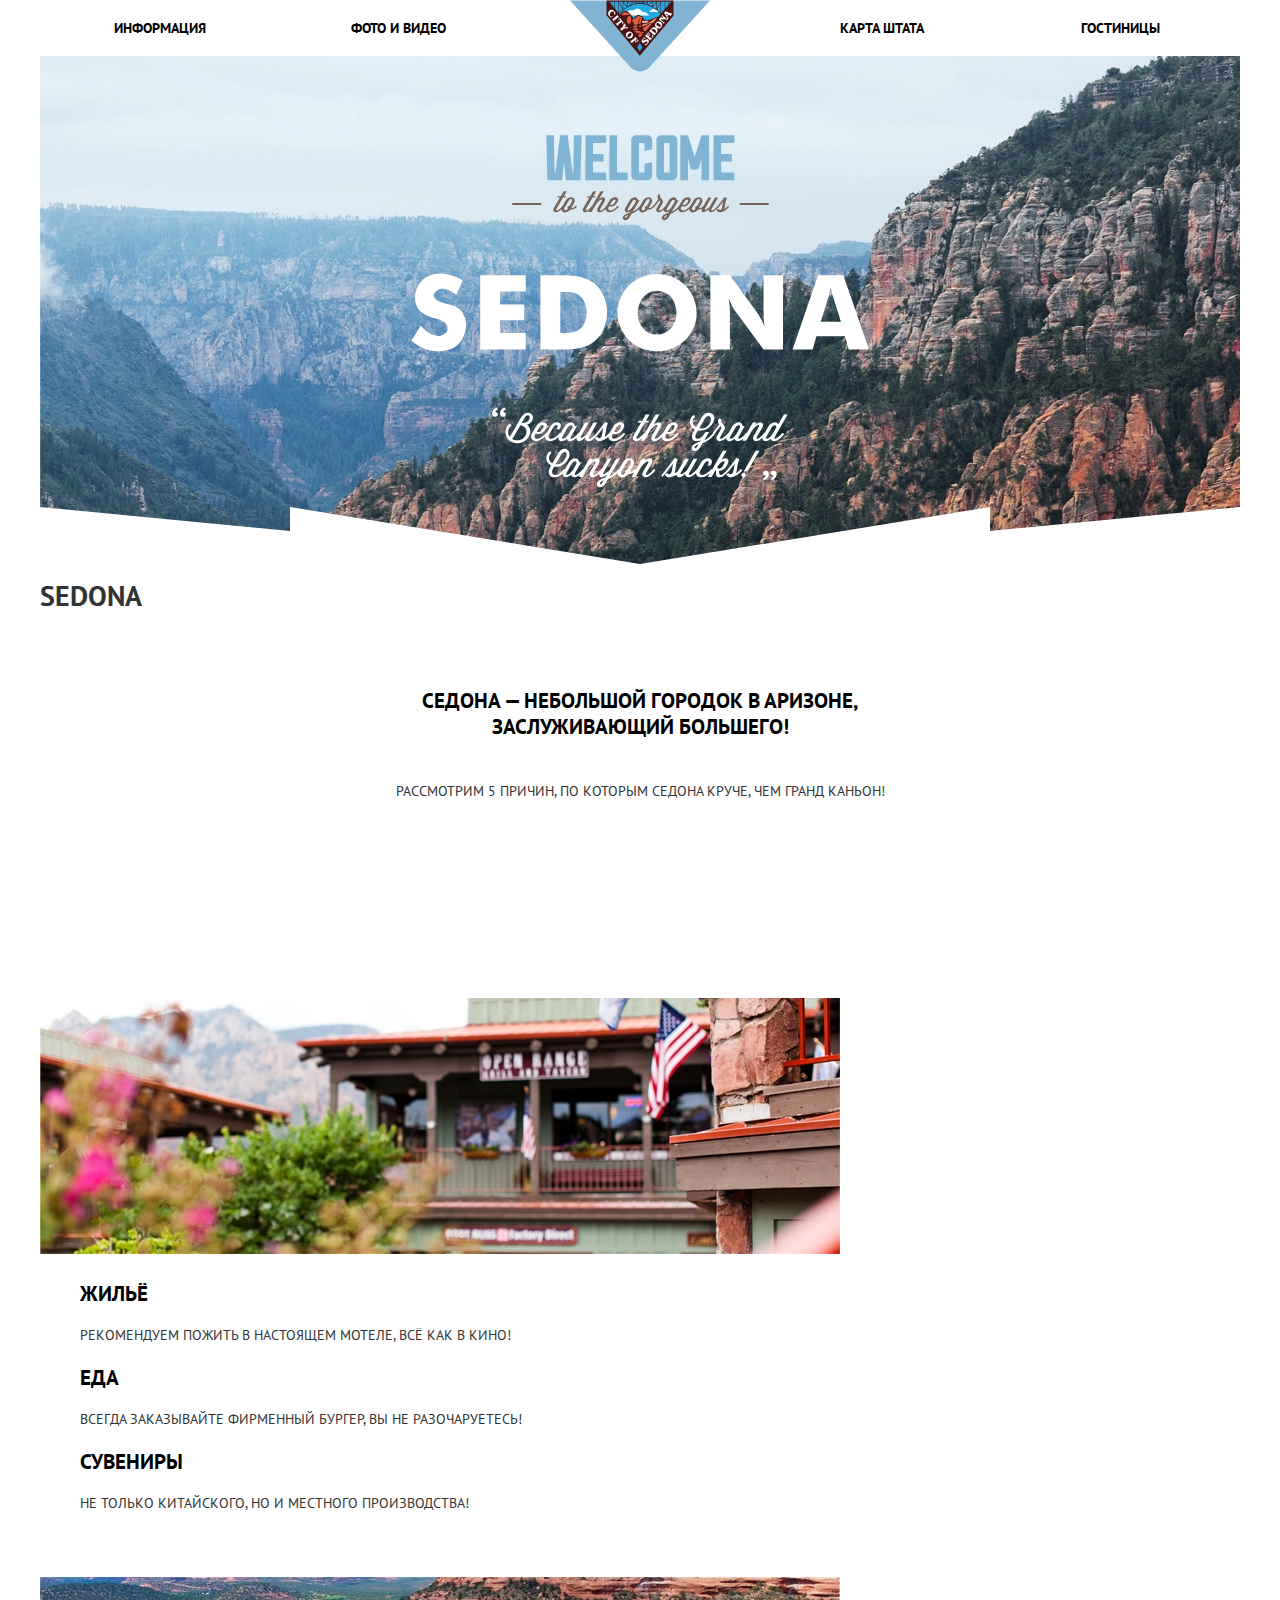
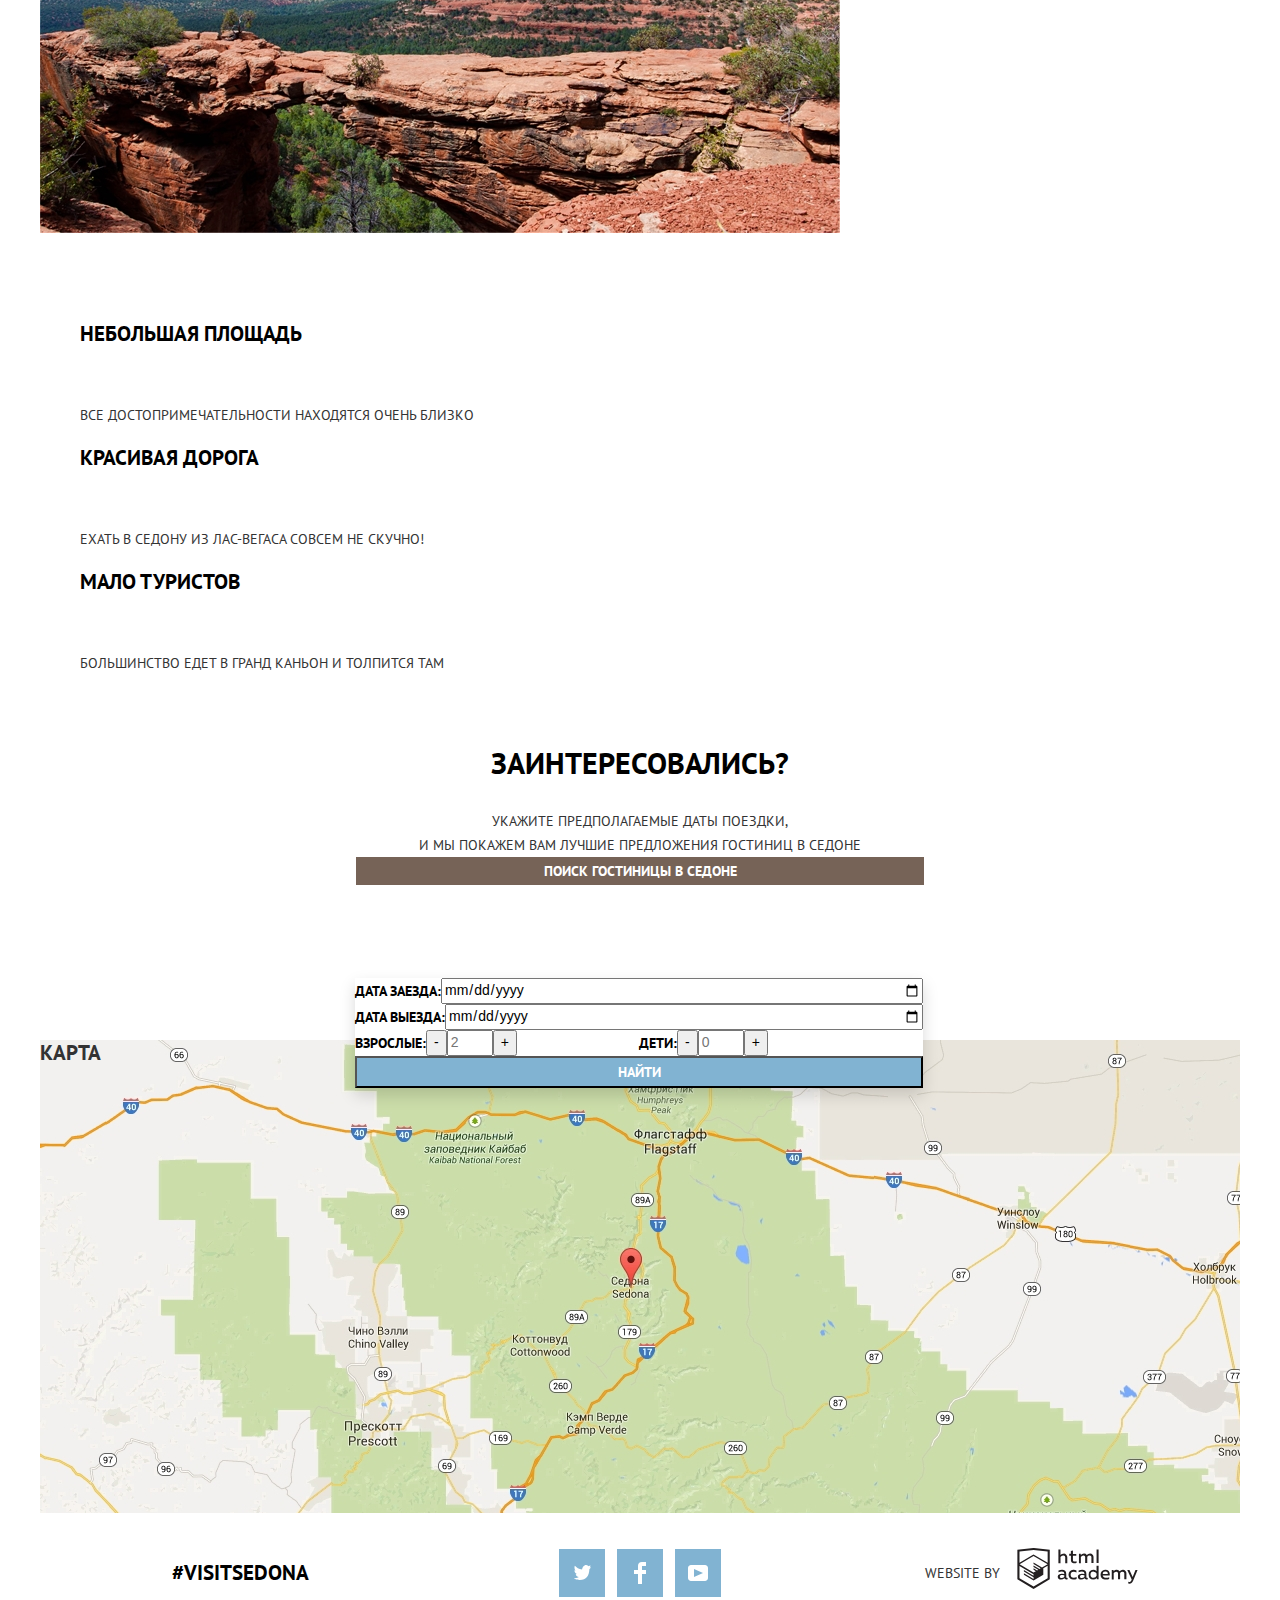
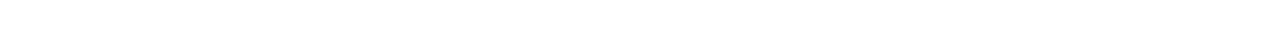
==== commit 596a03cb: "изображения" ====
--- a/index.html
+++ b/index.html
@@ -38,7 +38,7 @@
           <span class="reason">— №1 —</span>
           <p class="genuine">Седона — не аттракцион для туристов, там течёт своя жизнь</p>
           <div class="img-1">
-            <img src="img-1.jpg" width="800" height="401" alt="Открытое ранчо">
+            <img src="img/open_ranch_.jpg" width="800" height="256" alt="Открытое ранчо">
           </div>
         </section>
         <section class="advantage">
@@ -60,7 +60,7 @@
         <section class="bridge">
           <h3 class="bridge-devil">Там есть Мост дьявола</h3>
           <div class="img-2">
-            <img src="img-2.jpg" width="800" height="400" alt="Мост Дьявола">
+            <img src="img/bridge_diablo.jpg" width="800" height="256" alt="Мост Дьявола">
           </div>
           <span class="reason">— №2 —</span>
           <p class="genuine">Да, по нему можно пройти! Если конечно вы осмелитесь</p>
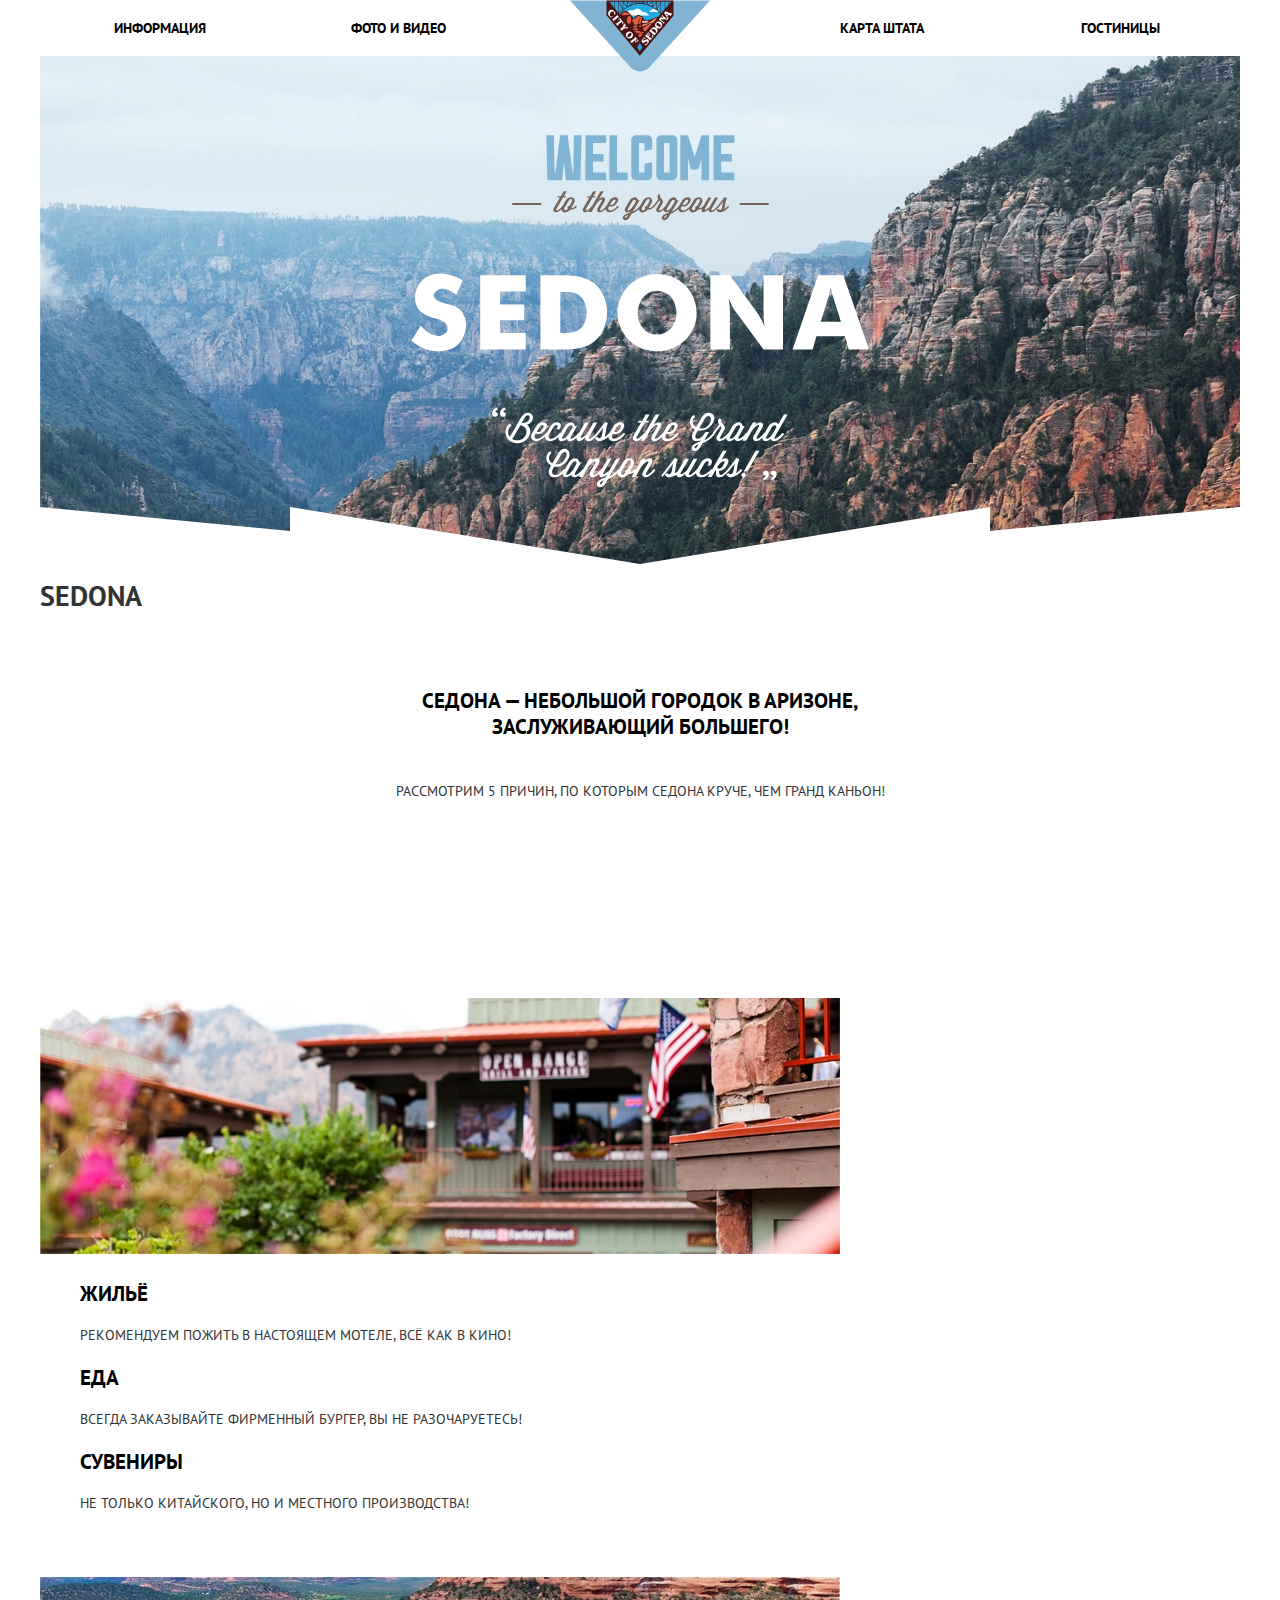
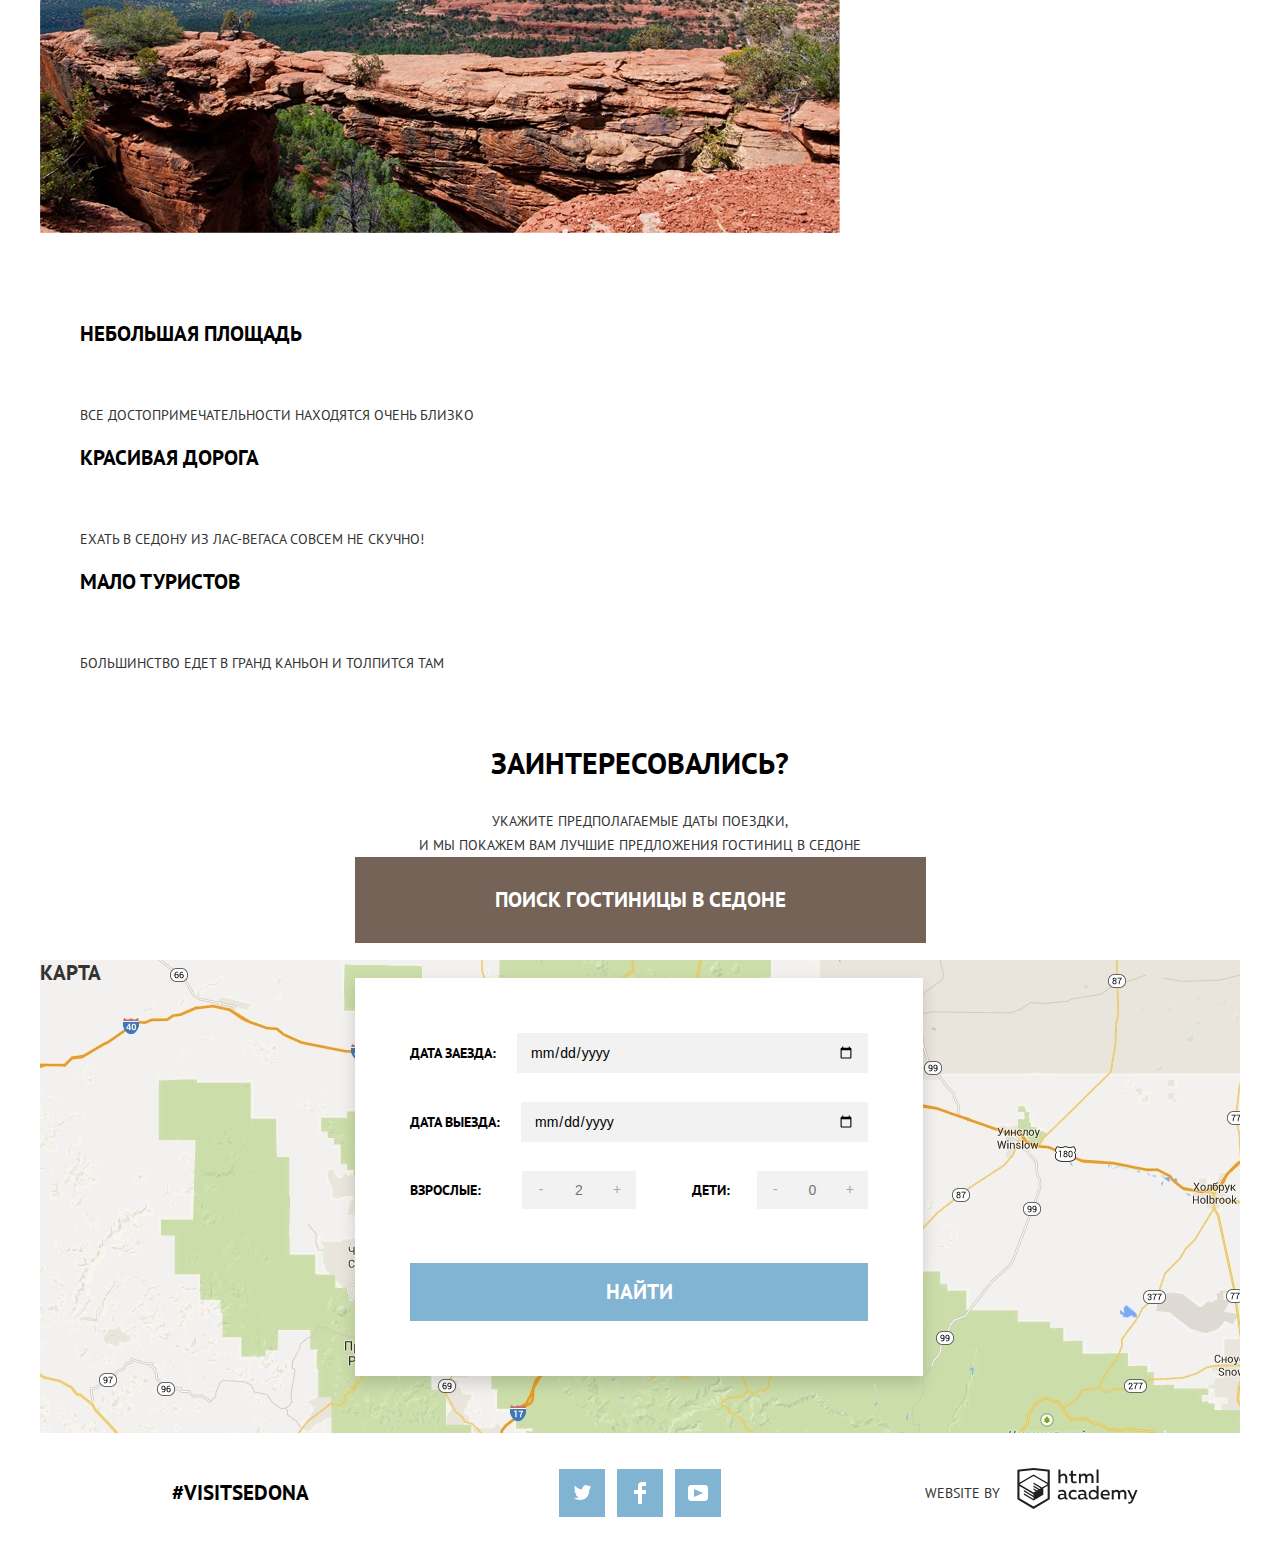
==== commit 676f342d: "форма" ====
--- a/index.html
+++ b/index.html
@@ -103,7 +103,7 @@
               </label>
               <div class="div-wrapper">
                 <label class="label-category">
-                  <span class="text-wrapper">Взрослые:</span>
+                  <span class="text-wrapper adults">Взрослые:</span>
                 </label>
                 <button type="button" class="button-min">-</button>
                   <input type="text" class="input-category" name="adults" value="" placeholder="2">
@@ -111,7 +111,7 @@
               </div>
               <div class="div-wrapper">
                 <label class="label-category">
-                  <span class="text-wrapper">Дети:</span>
+                  <span class="text-wrapper children">Дети:</span>
                 </label>
                 <button type="button" class="button-min">-</button>
                   <input type="text" class="input-category" name="children" value="" placeholder="0">
--- a/css/style.css
+++ b/css/style.css
@@ -193,7 +193,7 @@
 .info-sedona {
   position: relative;
 
-  padding: 57px 25px 138px;
+  padding: 57px 25px 0px;
 }
 
 .info {
@@ -218,8 +218,10 @@
 .search-button {
   display: block;
   font: inherit;
-  font-weight: 700;
-
+  font-size: 21px;
+  font-weight: 700;
+  padding: 30px 140px;
+  line-height: 26px;
 
   text-align: center;
   color: #ffffff;
@@ -228,7 +230,6 @@
   background-color: #766357;
   border: none;
 
-  width: 568px;
   margin: 0 auto;
 }
 
@@ -250,22 +251,27 @@
 
   display: flex;
   justify-content: center;
+
+  padding: 55px 55px;
   width: 568px;
-}
-
-.info-sedona-form {
-  display: flex;
-  flex-wrap: wrap;
-  font-weight: 700;
-  color: #000000;
   background-color: #ffffff;
   box-shadow: 0 7px 15px rgba(0, 1, 1, 0.15);
+  box-sizing: border-box;
+}
+
+.info-sedona-form {
+  display: flex;
+  flex-wrap: wrap;
+  font-weight: 700;
+  color: #000000;
   width: 100%;
 }
 
 .label-wrapper {
   display: flex;
+  align-items: center;
   width: 100%;
+  margin-bottom: 29px;
 }
 
 .text-wrapper {
@@ -274,27 +280,75 @@
 
 .input-wrapper {
   flex-grow: 1;
+  margin-left: 21px;
+  line-height: 26px;
+  color: #000000;
+  background-color: #f2f2f2;
+  border: none;
+
+  padding: 6px 13px;
 }
 
 .div-wrapper {
   display: flex;
   width: 50%;
+  margin-bottom: 54px;
 }
 
 .label-category {
+  display: flex;
+  align-items: center;
 }
 
 .input-category {
   width: 38px;
+  height: 38px;
+  background-color: #f2f2f2;
+  color: #000000;
+  border: none;
+  text-align: center;
+  padding: 0px;
+}
+
+.adults {
+  margin-right: 41px;
+}
+
+.children {
+  margin-right: 27px;
+  padding-left: 53px;
+}
+
+.button-min {
+  width: 38px;
+  height: 38px;
+  background-color: #f2f2f2;
+  border: none;
+  color: #a9a9a9;
+  text-align: center;
+}
+
+.button-max {
+  width: 38px;
+  height: 38px;
+  background-color: #f2f2f2;
+  border: none;
+  color: #a9a9a9;
+  text-align: center;
 }
 
 .form-button {
   font: inherit;
+  width: 100%;
+  height: 58px;
+  font-size: 21px;
+  line-height: 26px;
+  background-color: #81b3d2;
+  color: #ffffff;
   text-transform: uppercase;
-  background-color: #81b3d2;
-  color: #ffffff;
+  padding: 0;
+  border: none;
   text-transform: uppercase;
-  width: 100%;
 }
 
 .form-button:hover,
